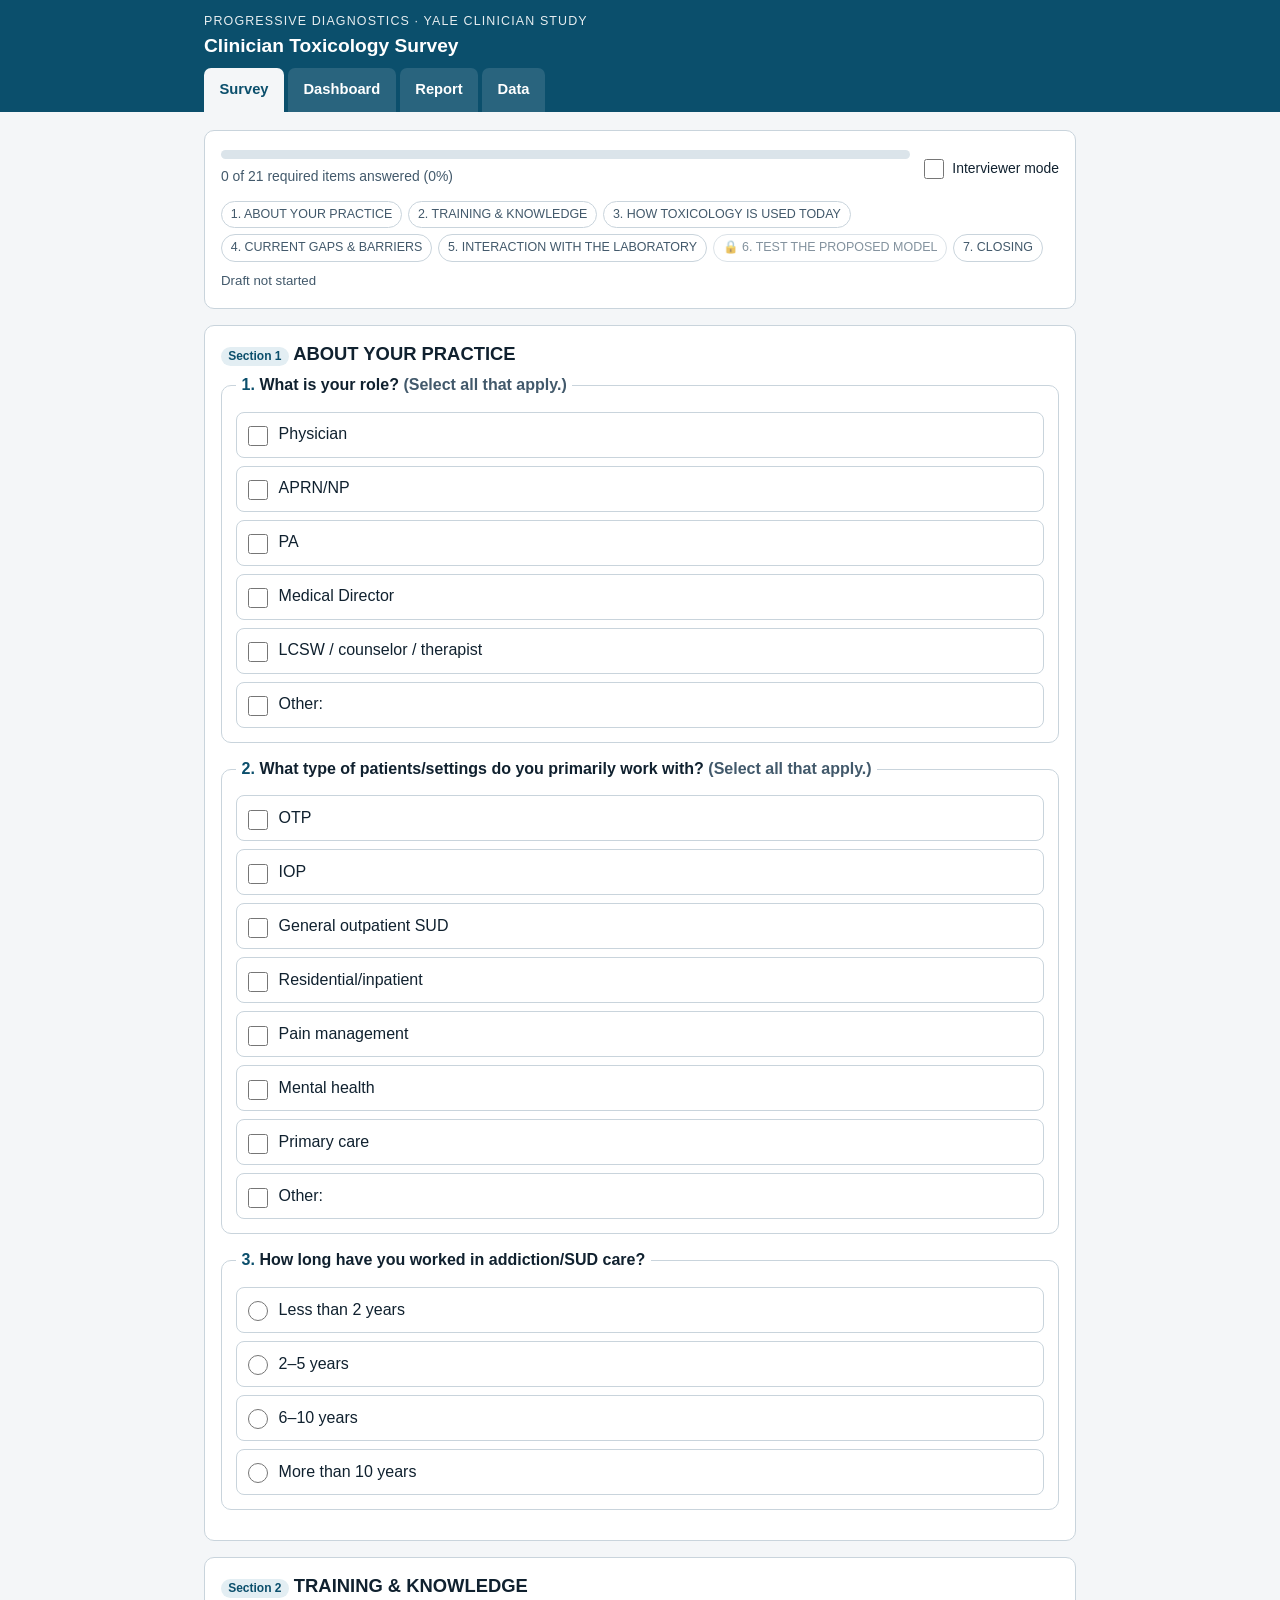
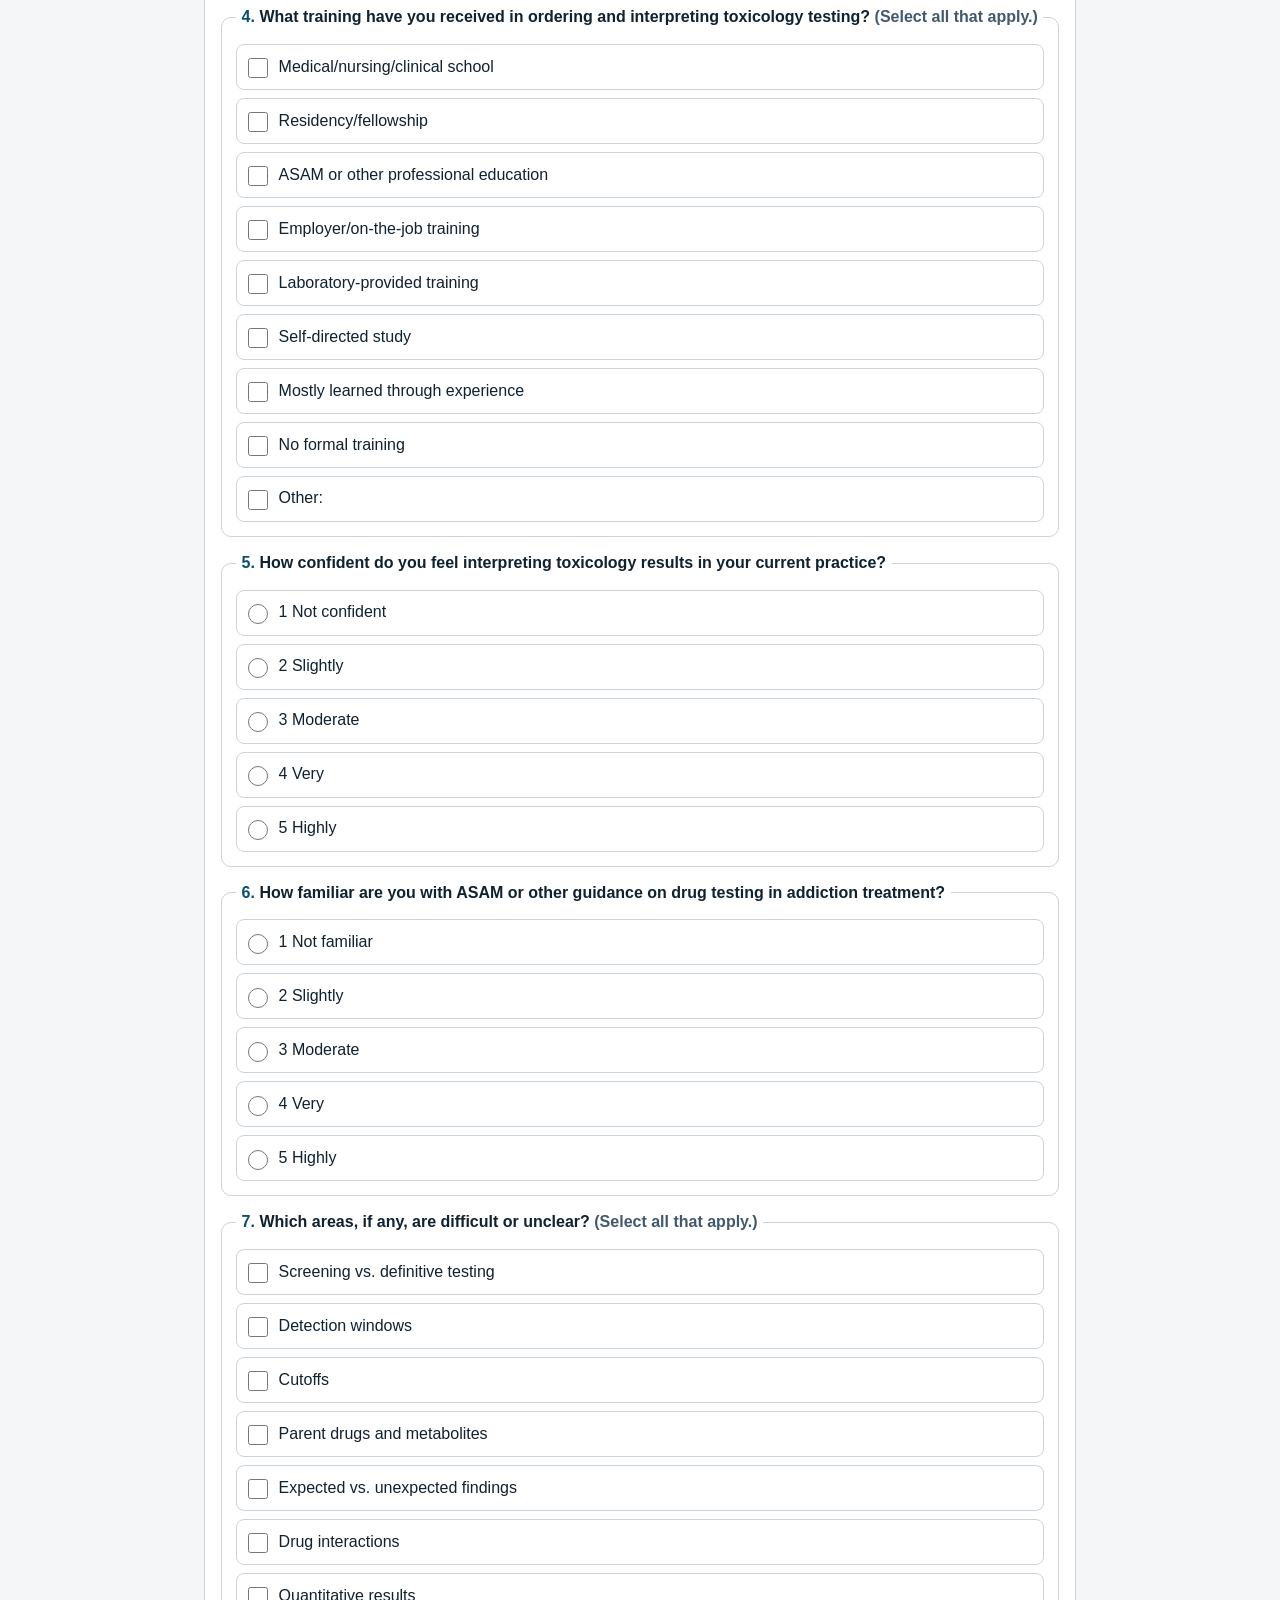
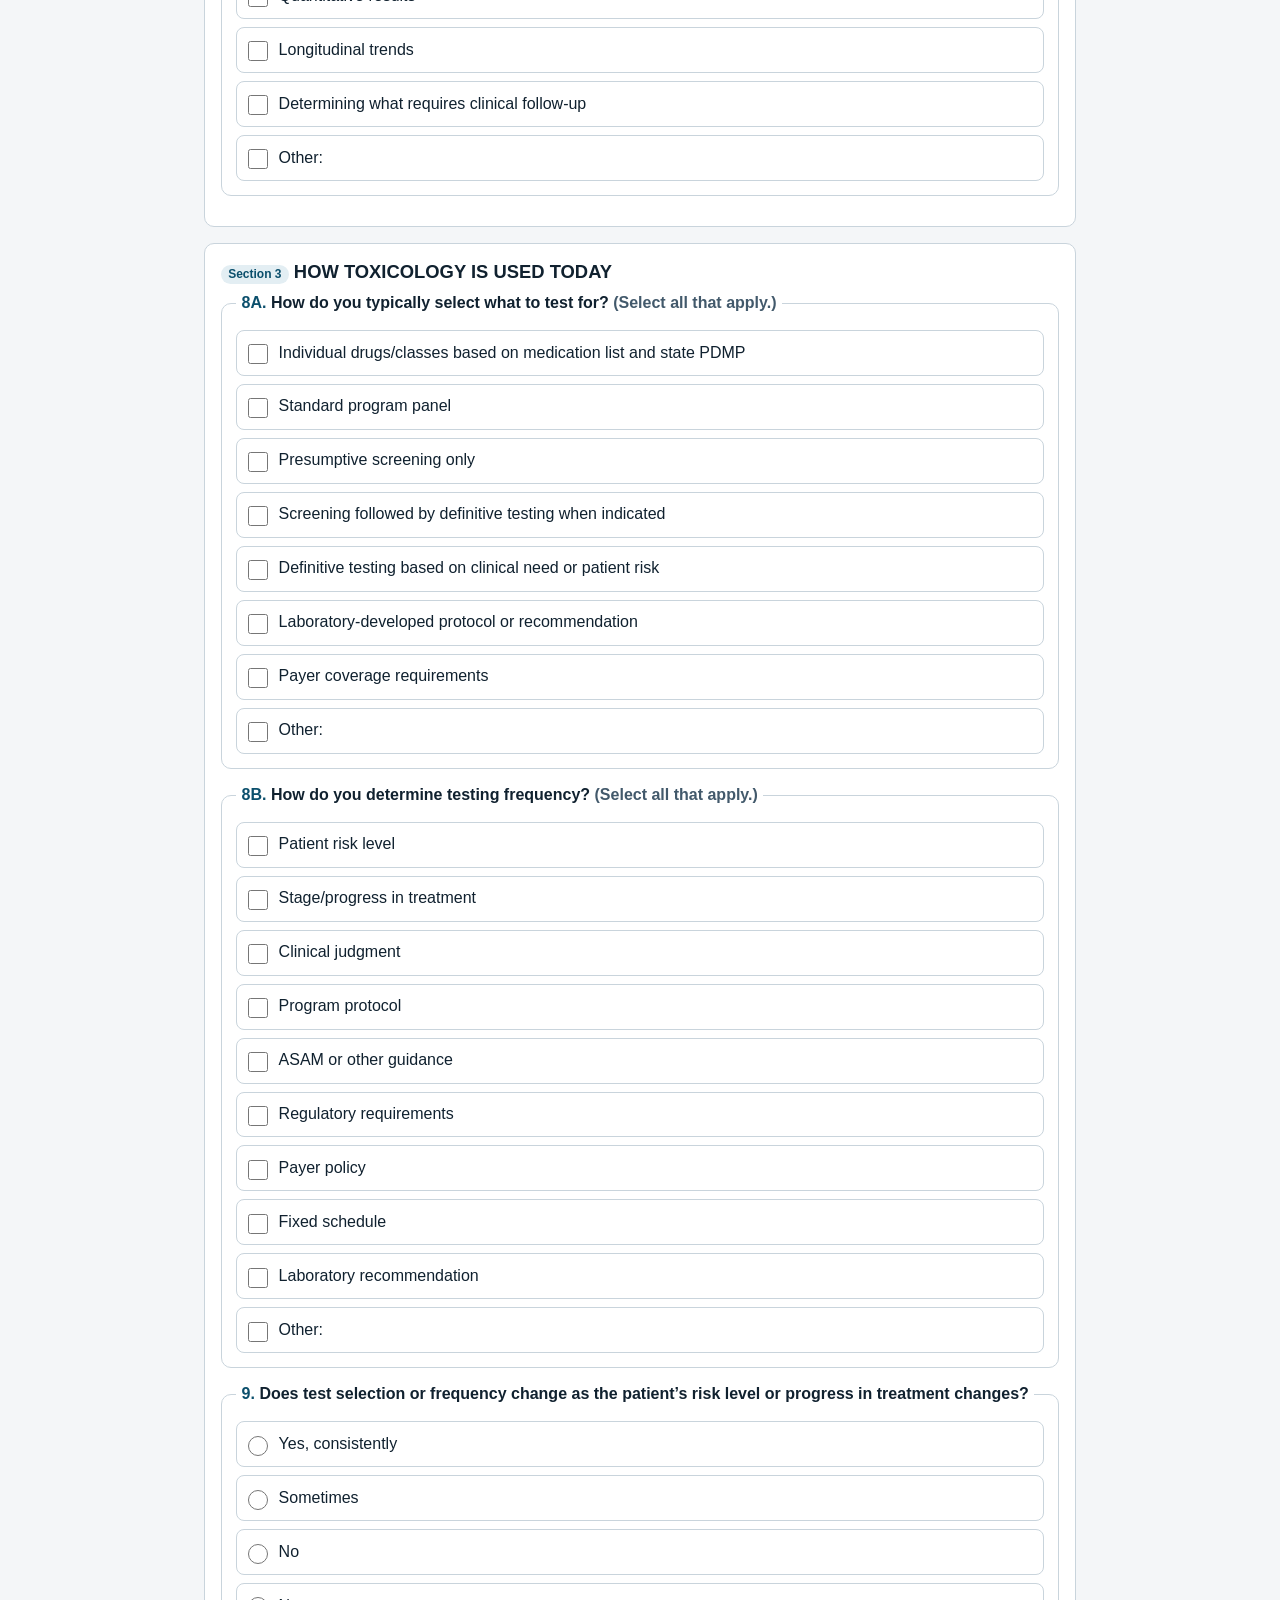
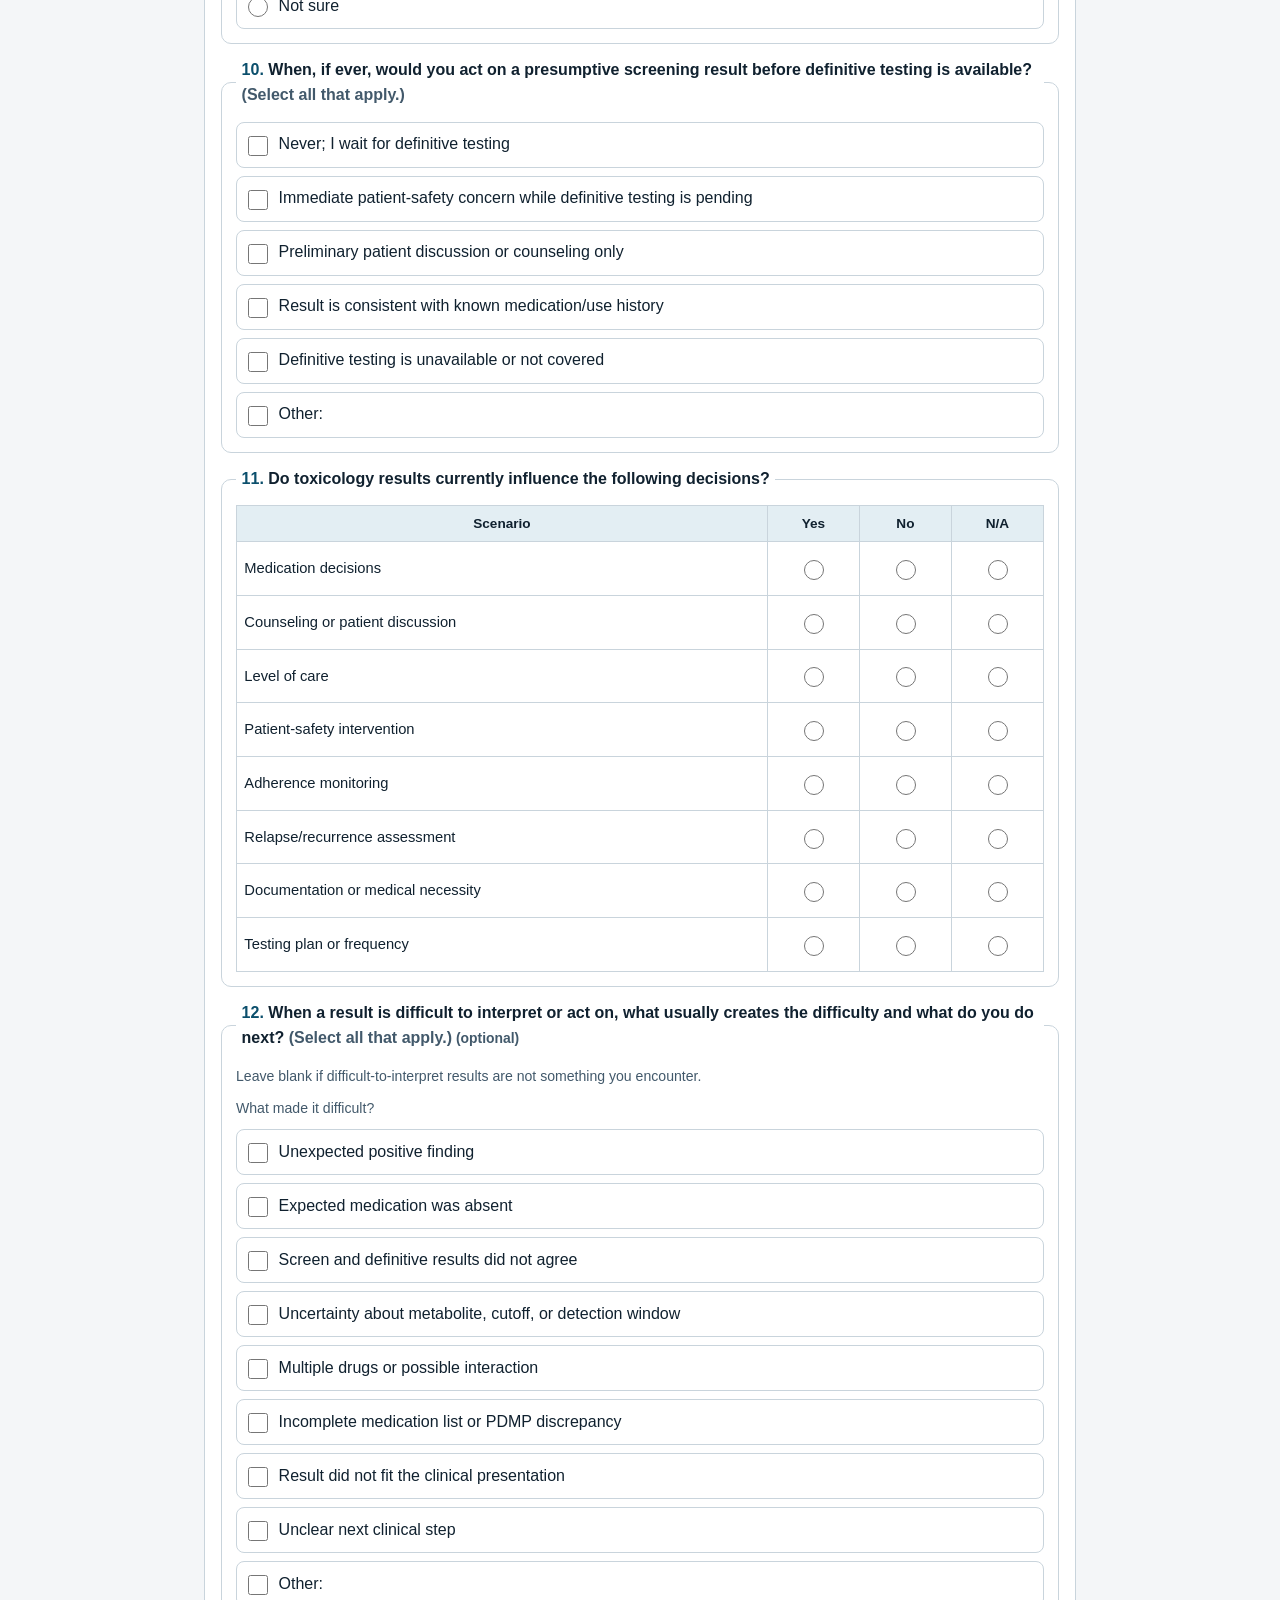
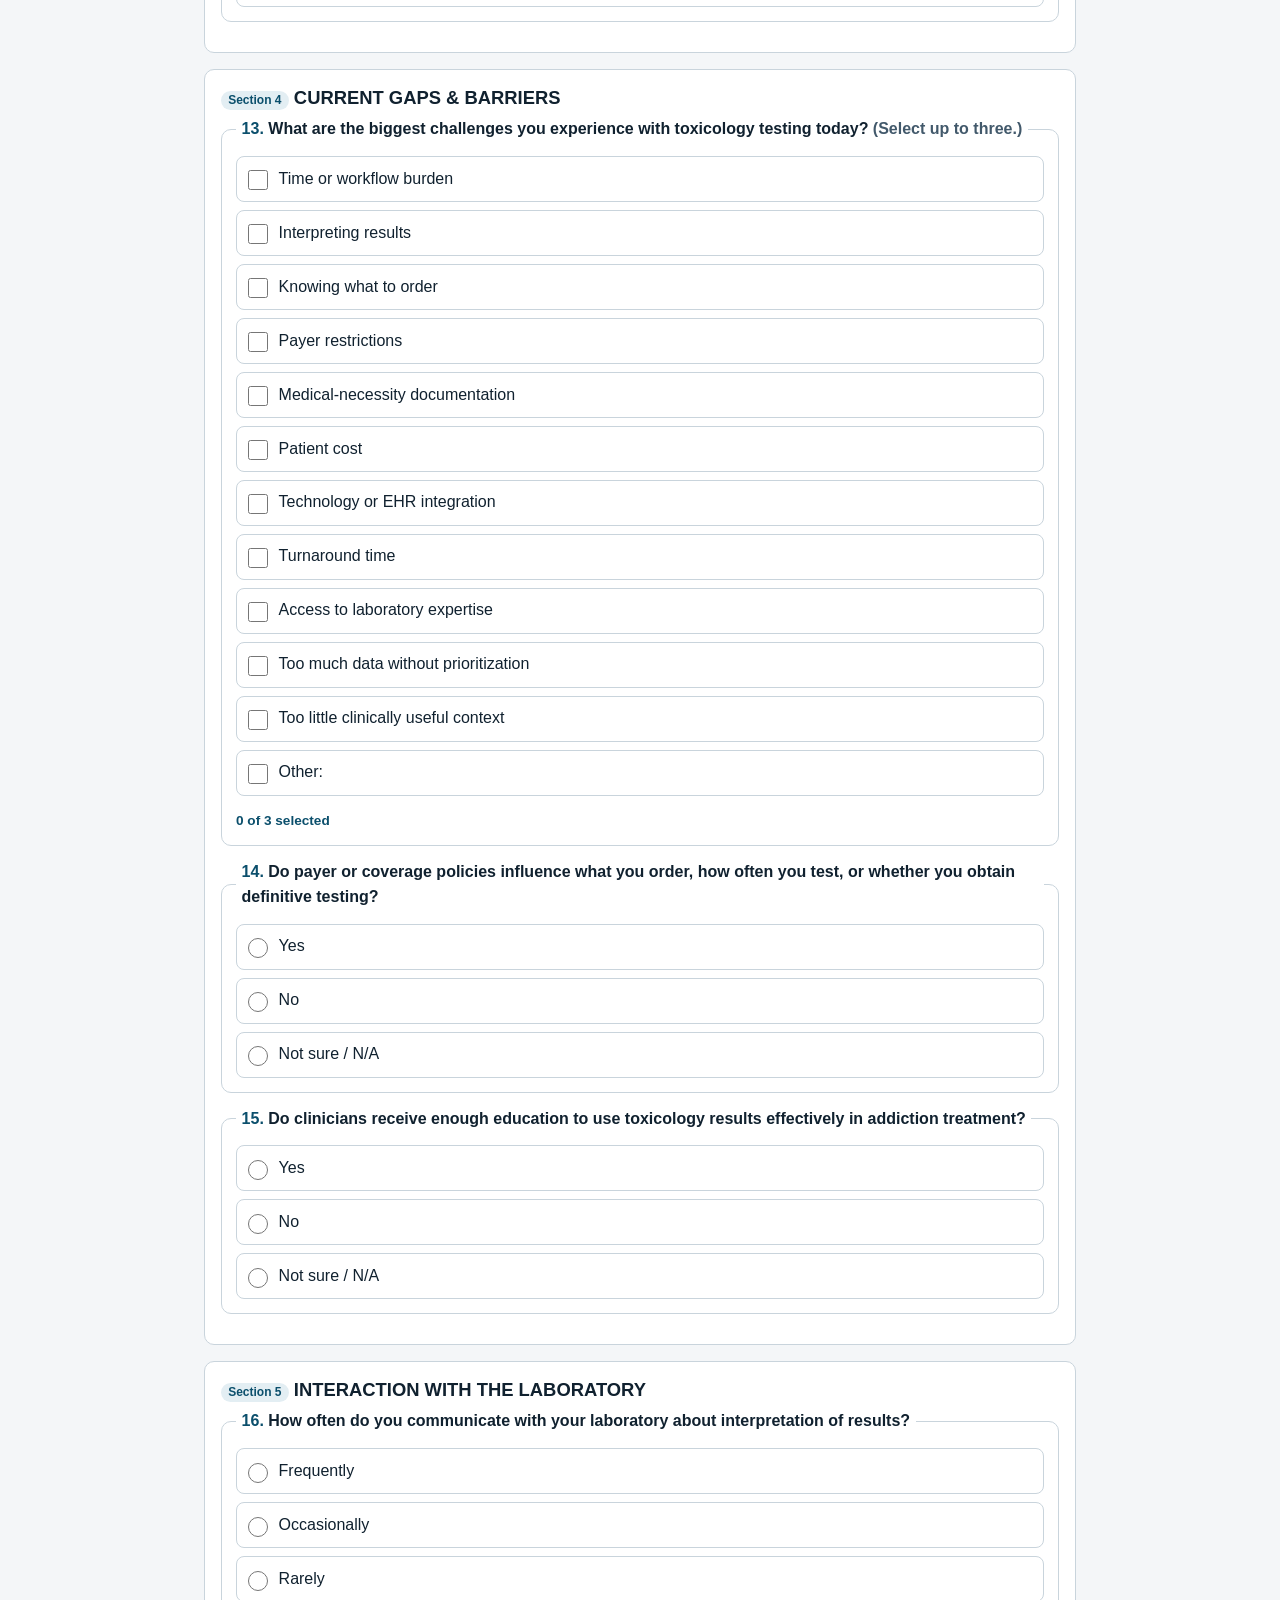
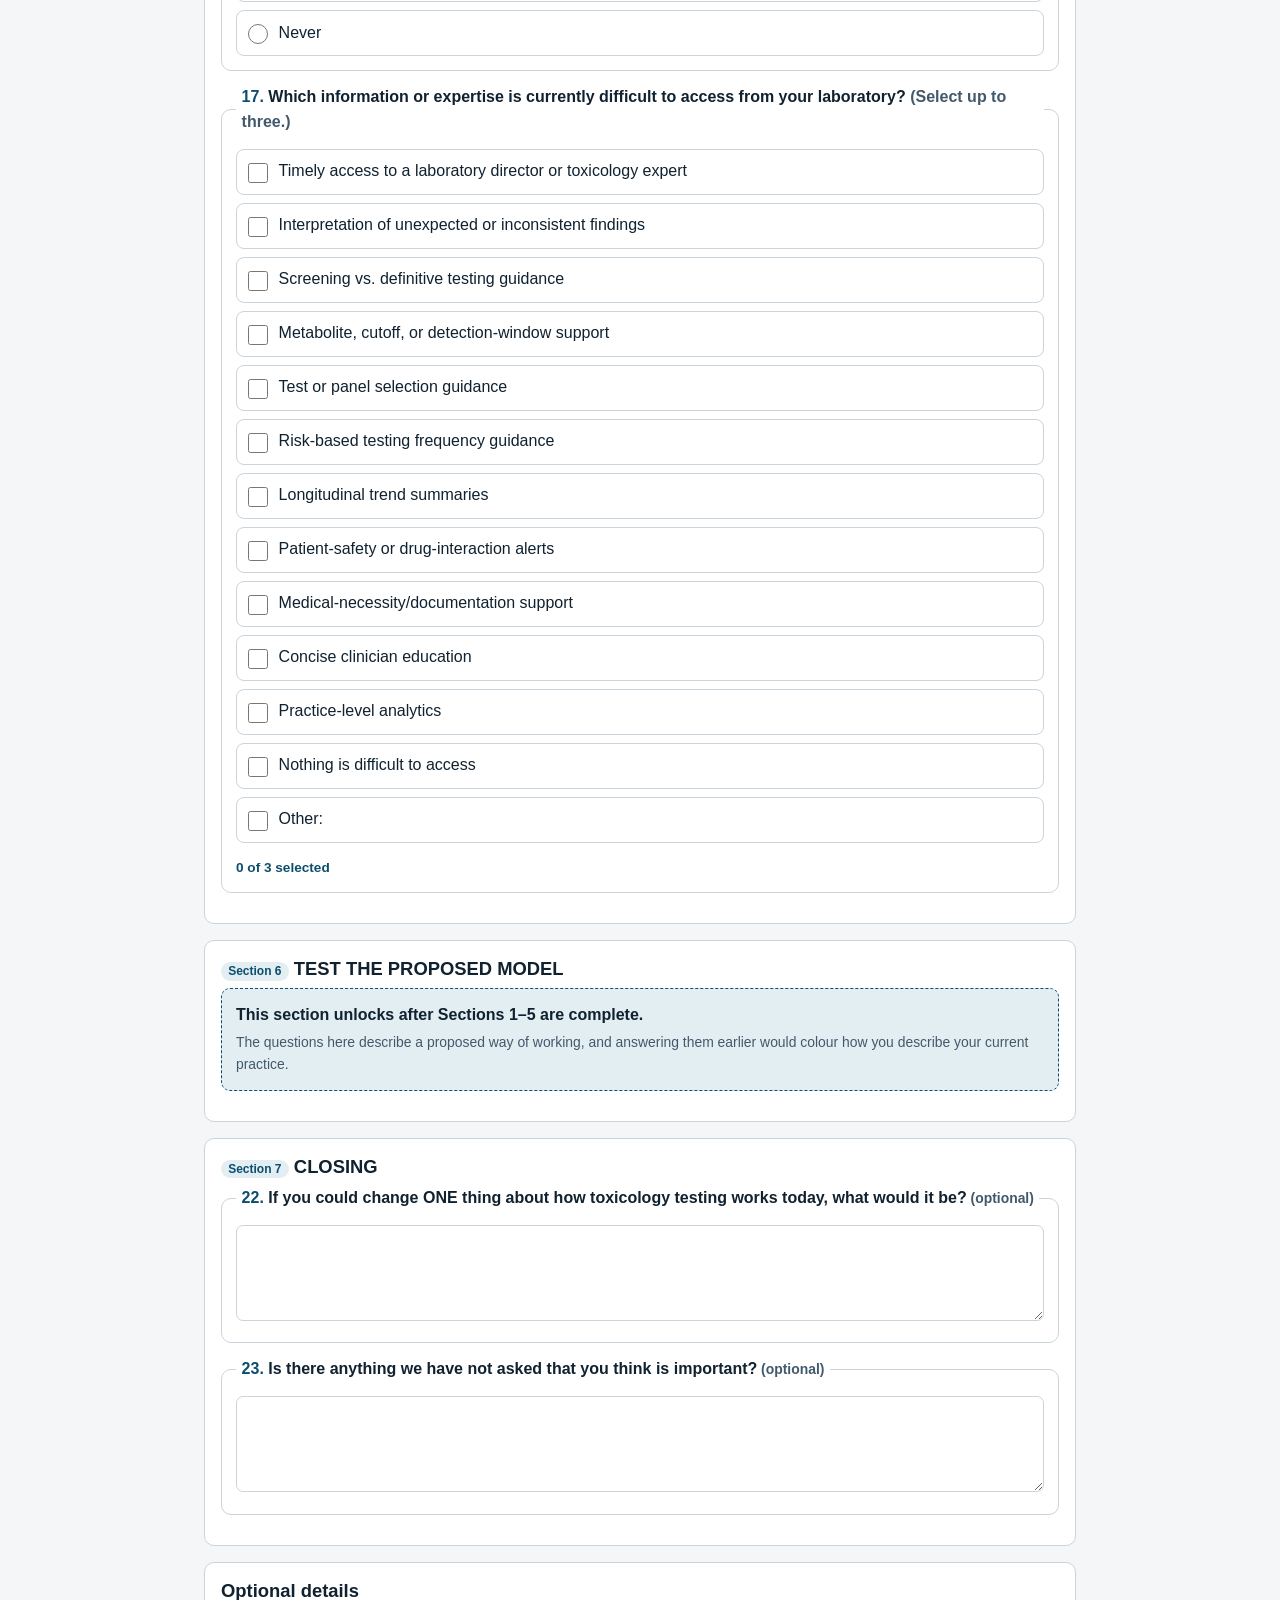
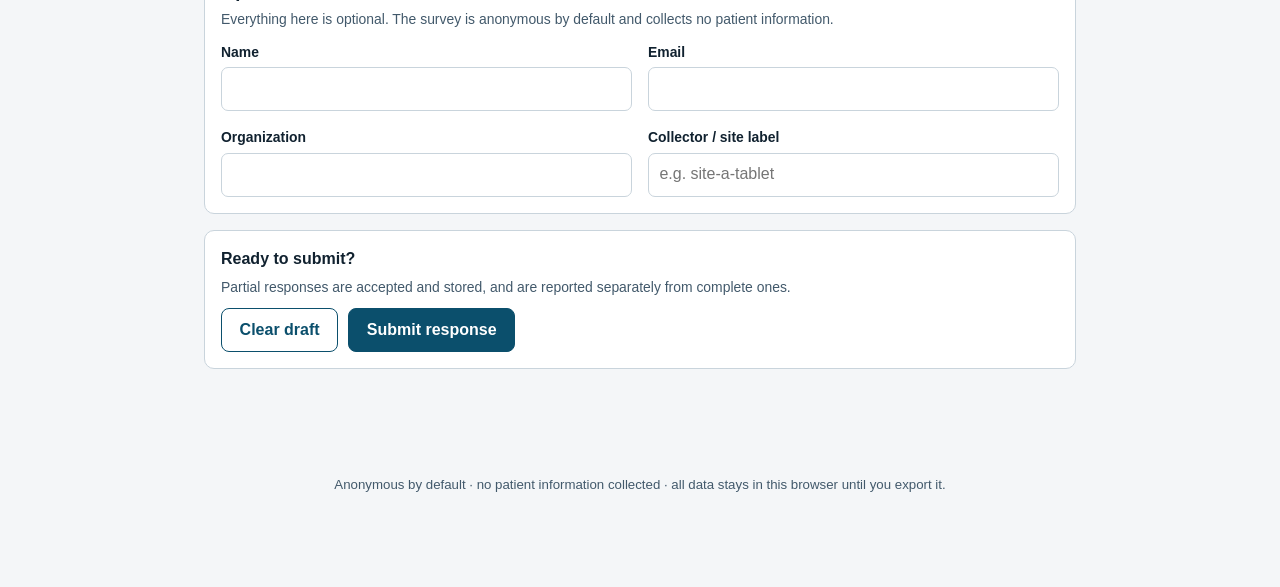
==== clinician_survey/index.html @ e6d417b7 "Add single-file clinician toxicology survey platform Self-contained index.html carrying the 9.17.26 " ====
<!DOCTYPE html>
<html lang="en">
<head>
<meta charset="utf-8">
<meta name="viewport" content="width=device-width, initial-scale=1">
<title>Clinician Toxicology Survey</title>
<style>
:root{
  --bg:#f4f6f8; --surface:#ffffff; --ink:#10212f; --ink-soft:#42596b; --line:#c9d4dc;
  --accent:#0b4f6c; --accent-soft:#e3eef3; --focus:#b8480f; --ok:#0f6b45; --warn:#8a4b00;
  --bad:#9b1c1c; --chart1:#0b4f6c; --chart2:#3f8ea8; --chart3:#7db8c9; --chart4:#cfe1e8;
}
*{box-sizing:border-box}
html{-webkit-text-size-adjust:100%}
body{margin:0;background:var(--bg);color:var(--ink);
  font:16px/1.55 -apple-system,BlinkMacSystemFont,"Segoe UI",Roboto,"Helvetica Neue",Arial,sans-serif}
h1,h2,h3{line-height:1.25;margin:0 0 .4em}
h1{font-size:1.35rem}h2{font-size:1.15rem}h3{font-size:1rem}
p{margin:0 0 .8em}
a{color:var(--accent)}
:focus-visible{outline:3px solid var(--focus);outline-offset:2px;border-radius:3px}
.skip{position:absolute;left:-9999px;top:0;background:#fff;padding:.6em 1em;z-index:50}
.skip:focus{left:8px;top:8px}
.wrap{max-width:900px;margin:0 auto;padding:0 14px 72px}
.dash .wrap,.rep .wrap,.data .wrap{max-width:1180px}
header.app{background:var(--accent);color:#fff;padding:12px 0 0}
header.app .wrap{padding-bottom:0}
.brand{font-size:.78rem;letter-spacing:.09em;text-transform:uppercase;opacity:.9;margin:0}
header.app h1{color:#fff;font-size:1.2rem;margin:.15em 0 .5em}
nav.tabs{display:flex;gap:4px;flex-wrap:wrap}
nav.tabs button{appearance:none;border:0;background:rgba(255,255,255,.12);color:#fff;
  font:inherit;font-weight:600;font-size:.92rem;padding:.6em 1.05em;border-radius:7px 7px 0 0;cursor:pointer;min-height:44px}
nav.tabs button[aria-selected="true"]{background:var(--bg);color:var(--accent)}
nav.tabs button:hover{background:rgba(255,255,255,.24)}
nav.tabs button[aria-selected="true"]:hover{background:var(--bg)}
main{padding-top:18px}
.card{background:var(--surface);border:1px solid var(--line);border-radius:10px;padding:16px;margin:0 0 16px}
.muted{color:var(--ink-soft)}
.small{font-size:.87rem}
.tiny{font-size:.8rem}
.row{display:flex;gap:10px;flex-wrap:wrap;align-items:center}
.spread{display:flex;gap:10px;flex-wrap:wrap;align-items:center;justify-content:space-between}
button.btn,label.btn{appearance:none;font:inherit;font-weight:600;min-height:44px;padding:.55em 1.1em;
  border-radius:8px;border:1px solid var(--accent);background:var(--accent);color:#fff;cursor:pointer;
  display:inline-flex;align-items:center;gap:.4em}
button.btn.ghost,label.btn.ghost{background:#fff;color:var(--accent)}
button.btn.ghost:hover,label.btn.ghost:hover{background:var(--accent-soft)}
button.btn:disabled{opacity:.45;cursor:not-allowed}
button.linkish{background:none;border:0;color:var(--accent);font:inherit;text-decoration:underline;cursor:pointer;padding:.3em;min-height:44px}

/* progress */
.progressbar{height:9px;background:#dbe4ea;border-radius:5px;overflow:hidden}
.progressbar span{display:block;height:100%;background:var(--accent);width:0;transition:width .25s}
@media (prefers-reduced-motion:reduce){.progressbar span{transition:none}}
.chips{display:flex;gap:6px;flex-wrap:wrap;margin-top:10px}
.chip{font-size:.78rem;border:1px solid var(--line);border-radius:999px;padding:.25em .7em;background:#fff;color:var(--ink-soft)}
.chip.done{border-color:var(--ok);color:var(--ok);font-weight:600}
.chip.locked{opacity:.65}

/* questions */
fieldset.q{border:1px solid var(--line);border-radius:10px;background:var(--surface);margin:0 0 14px;padding:14px}
fieldset.q>legend{font-weight:600;padding:0 .35em;font-size:1rem}
fieldset.q.invalid{border-color:var(--bad);box-shadow:0 0 0 1px var(--bad)}
.qnum{color:var(--accent);font-weight:700}
.qhelp{color:var(--ink-soft);font-size:.88rem;margin:.1em 0 .7em}
.opts{display:grid;gap:8px}
.opt{display:flex;gap:.65em;align-items:flex-start;border:1px solid var(--line);border-radius:8px;
  padding:.6em .7em;background:#fff;cursor:pointer;min-height:44px}
.opt:hover{background:var(--accent-soft)}
.opt input{margin:.28em 0 0;width:20px;height:20px;flex:0 0 auto;accent-color:var(--accent)}
.opt.sel{border-color:var(--accent);background:var(--accent-soft)}
.opt.off{opacity:.5}
.opt.off:hover{background:#fff}
.opt span.t{flex:1}
.otherwrap{margin:.45em 0 0 2em}
input[type=text],input[type=email],textarea,select{font:inherit;color:var(--ink);background:#fff;
  border:1px solid var(--line);border-radius:7px;padding:.55em .65em;width:100%;min-height:44px}
textarea{min-height:96px;resize:vertical}
.likert{display:grid;gap:8px}
.err{color:var(--bad);font-weight:600;font-size:.88rem;margin:.5em 0 0}
.note{border-left:4px solid var(--warn);background:#fff8ef;padding:.55em .75em;margin:.55em 0 0;font-size:.88rem}
.cond{margin:.7em 0 0;padding:.7em .8em;border-left:4px solid var(--accent);background:var(--accent-soft);border-radius:0 8px 8px 0}
.cond[hidden]{display:none}
.capmsg{font-size:.85rem;font-weight:600;color:var(--accent);margin:.45em 0 0}

/* grids */
table.grid{width:100%;border-collapse:collapse;font-size:.92rem}
table.grid th,table.grid td{border:1px solid var(--line);padding:.5em;text-align:center}
table.grid th[scope=row]{text-align:left;font-weight:500;min-width:220px}
table.grid thead th{background:var(--accent-soft);font-size:.85rem}
table.grid td label{display:flex;align-items:center;justify-content:center;min-height:38px;cursor:pointer}
table.grid input{width:20px;height:20px;accent-color:var(--accent)}
.gridcards{display:none}
.gridcard{border:1px solid var(--line);border-radius:8px;padding:.6em .7em;margin:0 0 8px;background:#fff}
.gridcard .gl{font-weight:600;font-size:.92rem;margin:0 0 .45em}
.gridcard .go{display:flex;gap:.5em;flex-wrap:wrap}
.gridcard .go label{border:1px solid var(--line);border-radius:7px;padding:.35em .6em;display:flex;
  gap:.35em;align-items:center;min-height:40px;cursor:pointer;font-size:.88rem}
@media (max-width:640px){
  table.grid{display:none}
  .gridcards{display:block}
}
.locked{position:relative}
.lockmsg{border:1px dashed var(--accent);background:var(--accent-soft);border-radius:9px;padding:14px;margin:0 0 14px}

/* dashboard */
.kpis{display:grid;grid-template-columns:repeat(auto-fit,minmax(150px,1fr));gap:10px}
.kpi{background:#fff;border:1px solid var(--line);border-radius:9px;padding:.7em .8em}
.kpi .v{font-size:1.5rem;font-weight:700;color:var(--accent);line-height:1.15}
.kpi .l{font-size:.8rem;color:var(--ink-soft)}
.filters{position:sticky;top:0;z-index:20;background:var(--surface);border:1px solid var(--line);
  border-radius:10px;padding:12px;margin:0 0 16px}
.filters .fgrid{display:grid;grid-template-columns:repeat(auto-fit,minmax(190px,1fr));gap:10px}
.filters label.fl{display:block;font-size:.82rem;font-weight:600;color:var(--ink-soft);margin:0 0 .25em}
.filters select[multiple]{min-height:96px}
.grid2{display:grid;grid-template-columns:repeat(auto-fit,minmax(340px,1fr));gap:16px}
.tablewrap{overflow-x:auto;max-width:100%}
table.data{width:100%;border-collapse:collapse;font-size:.88rem}
table.data th,table.data td{border-bottom:1px solid var(--line);padding:.45em .5em;text-align:left;vertical-align:top}
table.data th{background:var(--accent-soft);font-size:.8rem;text-transform:uppercase;letter-spacing:.03em}
table.data td.n,table.data th.n{text-align:right;font-variant-numeric:tabular-nums}
table.data tr:hover td{background:#f7fbfc}
.bar{display:grid;grid-template-columns:minmax(120px,38%) 1fr auto;gap:.5em;align-items:center;
  padding:.2em 0;font-size:.88rem}
.bar .lab{overflow-wrap:anywhere}
.bar .track{background:#e6edf1;border-radius:4px;height:16px}
.bar .fill{display:block;background:var(--chart1);height:100%;border-radius:4px}
.bar .val{font-variant-numeric:tabular-nums;color:var(--ink-soft);white-space:nowrap}
.stack{display:flex;height:22px;border-radius:4px;overflow:hidden;border:1px solid var(--line)}
.stack i{display:block;height:100%}
.legend{display:flex;gap:.8em;flex-wrap:wrap;font-size:.8rem;color:var(--ink-soft);margin:.4em 0 0}
.legend i{display:inline-block;width:12px;height:12px;border-radius:2px;margin-right:.3em;vertical-align:-1px}
.verbatim{border-left:3px solid var(--line);padding:.3em 0 .3em .7em;margin:0 0 .6em;font-size:.9rem}
.flag{display:inline-block;font-size:.75rem;font-weight:700;border-radius:4px;padding:.1em .45em;
  background:#fdecec;color:var(--bad);margin-left:.4em}
details.foot{margin:.6em 0 0;font-size:.85rem;color:var(--ink-soft)}
.empty{padding:26px;text-align:center;color:var(--ink-soft)}
.banner{border:1px solid var(--warn);background:#fff8ef;color:var(--warn);border-radius:9px;
  padding:.7em .9em;margin:0 0 14px;font-size:.9rem;font-weight:600}
.savenote{font-size:.83rem;color:var(--ink-soft)}
.sr{position:absolute;width:1px;height:1px;overflow:hidden;clip:rect(0 0 0 0);white-space:nowrap}
.pill{display:inline-block;font-size:.75rem;border-radius:999px;padding:.15em .6em;background:var(--accent-soft);color:var(--accent);font-weight:700}
@media print{
  header.app,nav.tabs,.filters,.noprint,footer.app{display:none !important}
  body{background:#fff;font-size:11pt}
  .card{border:0;padding:0;margin:0 0 14pt;break-inside:avoid}
  .wrap{max-width:none;padding:0}
  h2{break-after:avoid}
  table.data{break-inside:auto}
  tr{break-inside:avoid}
}
footer.app{padding:18px 0;color:var(--ink-soft);font-size:.83rem;text-align:center}
</style>
</head>
<body class="svy">
<a class="skip" href="#main">Skip to content</a>
<header class="app">
  <div class="wrap">
    <p class="brand">Progressive Diagnostics &middot; Yale Clinician Study</p>
    <h1>Clinician Toxicology Survey</h1>
    <nav class="tabs" role="tablist" aria-label="Sections of this tool">
      <button role="tab" id="tab-survey" aria-controls="panel-survey" aria-selected="true">Survey</button>
      <button role="tab" id="tab-dash" aria-controls="panel-dash" aria-selected="false" tabindex="-1">Dashboard</button>
      <button role="tab" id="tab-report" aria-controls="panel-report" aria-selected="false" tabindex="-1">Report</button>
      <button role="tab" id="tab-data" aria-controls="panel-data" aria-selected="false" tabindex="-1">Data</button>
    </nav>
  </div>
</header>

<main id="main">
  <section id="panel-survey" role="tabpanel" aria-labelledby="tab-survey">
    <div class="wrap">
      <div id="storageBanner" class="banner" hidden></div>
      <div class="card noprint">
        <div class="spread">
          <div style="flex:1;min-width:220px">
            <div class="progressbar" role="progressbar" aria-labelledby="progLabel" aria-valuemin="0" aria-valuemax="100" aria-valuenow="0" id="progBar"><span></span></div>
            <p id="progLabel" class="small muted" style="margin:.45em 0 0">0 of 0 required items answered</p>
          </div>
          <div class="row">
            <label class="small" style="display:flex;gap:.4em;align-items:center;min-height:44px">
              <input type="checkbox" id="interviewerMode" style="width:20px;height:20px">
              Interviewer mode
            </label>
          </div>
        </div>
        <div class="chips" id="sectionChips"></div>
        <p class="savenote" id="saveNote" aria-live="polite" style="margin:.7em 0 0">Draft not started</p>
      </div>
      <div id="interviewerPanel" hidden></div>
      <form id="surveyForm" novalidate></form>
      <div class="card noprint">
        <div class="spread">
          <div>
            <p style="margin:0 0 .3em"><strong>Ready to submit?</strong></p>
            <p class="small muted" style="margin:0">Partial responses are accepted and stored, and are reported separately from complete ones.</p>
          </div>
          <div class="row">
            <button type="button" class="btn ghost" id="btnClearDraft">Clear draft</button>
            <button type="button" class="btn" id="btnSubmit">Submit response</button>
          </div>
        </div>
        <p class="err" id="submitErr" hidden></p>
      </div>
    </div>
  </section>

  <section id="panel-dash" role="tabpanel" aria-labelledby="tab-dash" hidden>
    <div class="wrap"><div id="dashRoot"></div></div>
  </section>

  <section id="panel-report" role="tabpanel" aria-labelledby="tab-report" hidden>
    <div class="wrap"><div id="reportRoot"></div></div>
  </section>

  <section id="panel-data" role="tabpanel" aria-labelledby="tab-data" hidden>
    <div class="wrap"><div id="dataRoot"></div></div>
  </section>
</main>

<footer class="app"><div class="wrap">
  Anonymous by default &middot; no patient information collected &middot; all data stays in this browser until you export it.
</div></footer>

<p class="sr" id="liveRegion" aria-live="polite" role="status"></p>
<input type="file" id="importFile" accept=".json,.csv,application/json,text/csv" hidden>
<script>
"use strict";

/* ------------------------------------------------------------------
   Instrument definition. Question and option text is reproduced
   verbatim from the 9.17.26 source document; codes are frozen slugs
   used by storage, exports and analytics.
------------------------------------------------------------------ */

const INSTRUMENT_ID = "yale-pd-clinician-tox-2026-09-17";
const SCHEMA_VERSION = "1.0.0";

const INTERVIEWER_TEXT = {
  purpose: "To understand how clinicians select, interpret, and apply toxicology testing in substance use disorder care; where current workflows create gaps or unnecessary burden; and which laboratory capabilities would most improve patient safety, clinical decision-making, documentation, and efficiency. This is a customer needs-assessment discussion, not a sales conversation. Do not collect patient-specific or other protected health information.",
  instructions: [
    "Target length: 15\u201320 minutes.",
    "Complete Sections 1\u20135 before introducing the proposed laboratory model.",
    "Select all that apply unless otherwise noted; use prompts only when needed.",
    "Capture the respondent\u2019s words where possible, especially examples and objections.",
    "Do not describe Progressive Diagnostics capabilities until Section 6."
  ],
  introScript: "\u201cWe are evaluating how toxicology testing and laboratory support can be made more clinically useful, easier to apply, and better integrated into addiction treatment. We would value your perspective on training, testing decisions, how results are used, workflow challenges, and the role a laboratory should play in supporting the treatment team. There are no right or wrong answers; we want to understand what happens in day-to-day practice.\u201d"
};

const SECTION6_PREAMBLE = "\u201cWe are exploring a model where the toxicology laboratory works more interactively with the treatment team\u2014not directing care, but serving as a clinically useful partner by providing specialized toxicology expertise, longitudinal information, patient-safety insights, and decision support that is easier to apply in day-to-day practice.\u201d";

const LIKERT5 = (l1, l2, l3, l4, l5) => [
  { code: "1", label: l1, value: 1 }, { code: "2", label: l2, value: 2 },
  { code: "3", label: l3, value: 3 }, { code: "4", label: l4, value: 4 },
  { code: "5", label: l5, value: 5 }
];

const SECTIONS = [
  {
    id: "s1", num: 1, title: "ABOUT YOUR PRACTICE", questions: [
      {
        id: "q1", num: "1", type: "multi", required: true,
        text: "What is your role?", instruction: "(Select all that apply.)",
        options: [
          { code: "physician", label: "Physician" },
          { code: "aprn_np", label: "APRN/NP" },
          { code: "pa", label: "PA" },
          { code: "medical_director", label: "Medical Director" },
          { code: "lcsw_counselor_therapist", label: "LCSW / counselor / therapist" },
          { code: "other", label: "Other:", other: true }
        ]
      },
      {
        id: "q2", num: "2", type: "multi", required: true,
        text: "What type of patients/settings do you primarily work with?", instruction: "(Select all that apply.)",
        options: [
          { code: "otp", label: "OTP" },
          { code: "iop", label: "IOP" },
          { code: "general_outpatient_sud", label: "General outpatient SUD" },
          { code: "residential_inpatient", label: "Residential/inpatient" },
          { code: "pain_management", label: "Pain management" },
          { code: "mental_health", label: "Mental health" },
          { code: "primary_care", label: "Primary care" },
          { code: "other", label: "Other:", other: true }
        ]
      },
      {
        id: "q3", num: "3", type: "single", required: true,
        text: "How long have you worked in addiction/SUD care?",
        options: [
          { code: "lt_2_years", label: "Less than 2 years" },
          { code: "2_5_years", label: "2\u20135 years" },
          { code: "6_10_years", label: "6\u201310 years" },
          { code: "gt_10_years", label: "More than 10 years" }
        ]
      }
    ]
  },
  {
    id: "s2", num: 2, title: "TRAINING & KNOWLEDGE", questions: [
      {
        id: "q4", num: "4", type: "multi", required: true,
        text: "What training have you received in ordering and interpreting toxicology testing?", instruction: "(Select all that apply.)",
        options: [
          { code: "medical_nursing_clinical_school", label: "Medical/nursing/clinical school" },
          { code: "residency_fellowship", label: "Residency/fellowship" },
          { code: "asam_professional_education", label: "ASAM or other professional education" },
          { code: "employer_on_the_job", label: "Employer/on-the-job training" },
          { code: "laboratory_provided", label: "Laboratory-provided training" },
          { code: "self_directed_study", label: "Self-directed study" },
          { code: "learned_through_experience", label: "Mostly learned through experience" },
          { code: "no_formal_training", label: "No formal training", exclusive: true },
          { code: "other", label: "Other:", other: true }
        ]
      },
      {
        id: "q5", num: "5", type: "likert", required: true,
        text: "How confident do you feel interpreting toxicology results in your current practice?",
        options: LIKERT5("1 Not confident", "2 Slightly", "3 Moderate", "4 Very", "5 Highly")
      },
      {
        id: "q6", num: "6", type: "likert", required: true,
        text: "How familiar are you with ASAM or other guidance on drug testing in addiction treatment?",
        options: LIKERT5("1 Not familiar", "2 Slightly", "3 Moderate", "4 Very", "5 Highly")
      },
      {
        id: "q7", num: "7", type: "multi", required: true,
        text: "Which areas, if any, are difficult or unclear?", instruction: "(Select all that apply.)",
        options: [
          { code: "screening_vs_definitive", label: "Screening vs. definitive testing" },
          { code: "detection_windows", label: "Detection windows" },
          { code: "cutoffs", label: "Cutoffs" },
          { code: "parent_drugs_metabolites", label: "Parent drugs and metabolites" },
          { code: "expected_vs_unexpected", label: "Expected vs. unexpected findings" },
          { code: "drug_interactions", label: "Drug interactions" },
          { code: "quantitative_results", label: "Quantitative results" },
          { code: "longitudinal_trends", label: "Longitudinal trends" },
          { code: "what_requires_follow_up", label: "Determining what requires clinical follow-up" },
          { code: "other", label: "Other:", other: true }
        ]
      }
    ]
  },
  {
    id: "s3", num: 3, title: "HOW TOXICOLOGY IS USED TODAY", questions: [
      {
        id: "q8a", num: "8A", type: "multi", required: true,
        text: "How do you typically select what to test for?", instruction: "(Select all that apply.)",
        options: [
          { code: "individual_drugs_medlist_pdmp", label: "Individual drugs/classes based on medication list and state PDMP" },
          { code: "standard_program_panel", label: "Standard program panel" },
          { code: "presumptive_screening_only", label: "Presumptive screening only" },
          { code: "screening_then_definitive", label: "Screening followed by definitive testing when indicated" },
          { code: "definitive_by_clinical_need", label: "Definitive testing based on clinical need or patient risk" },
          { code: "lab_developed_protocol", label: "Laboratory-developed protocol or recommendation" },
          { code: "payer_coverage_requirements", label: "Payer coverage requirements" },
          { code: "other", label: "Other:", other: true }
        ]
      },
      {
        id: "q8b", num: "8B", type: "multi", required: true,
        text: "How do you determine testing frequency?", instruction: "(Select all that apply.)",
        options: [
          { code: "patient_risk_level", label: "Patient risk level" },
          { code: "stage_progress_in_treatment", label: "Stage/progress in treatment" },
          { code: "clinical_judgment", label: "Clinical judgment" },
          { code: "program_protocol", label: "Program protocol" },
          { code: "asam_or_other_guidance", label: "ASAM or other guidance" },
          { code: "regulatory_requirements", label: "Regulatory requirements" },
          { code: "payer_policy", label: "Payer policy" },
          { code: "fixed_schedule", label: "Fixed schedule" },
          { code: "laboratory_recommendation", label: "Laboratory recommendation" },
          { code: "other", label: "Other:", other: true }
        ]
      },
      {
        id: "q9", num: "9", type: "single", required: true,
        text: "Does test selection or frequency change as the patient\u2019s risk level or progress in treatment changes?",
        options: [
          { code: "yes_consistently", label: "Yes, consistently" },
          { code: "sometimes", label: "Sometimes" },
          { code: "no", label: "No" },
          { code: "not_sure", label: "Not sure" }
        ]
      },
      {
        id: "q10", num: "10", type: "multi", required: true,
        text: "When, if ever, would you act on a presumptive screening result before definitive testing is available?", instruction: "(Select all that apply.)",
        options: [
          { code: "never_wait_for_definitive", label: "Never; I wait for definitive testing", exclusive: true },
          { code: "immediate_safety_concern", label: "Immediate patient-safety concern while definitive testing is pending" },
          { code: "preliminary_discussion_only", label: "Preliminary patient discussion or counseling only" },
          { code: "consistent_with_history", label: "Result is consistent with known medication/use history" },
          { code: "definitive_unavailable", label: "Definitive testing is unavailable or not covered" },
          { code: "other", label: "Other:", other: true }
        ]
      },
      {
        id: "q11", num: "11", type: "grid", required: true,
        text: "Do toxicology results currently influence the following decisions?",
        columns: [{ code: "yes", label: "Yes" }, { code: "no", label: "No" }, { code: "na", label: "N/A" }],
        rows: [
          { code: "medication_decisions", label: "Medication decisions" },
          { code: "counseling_discussion", label: "Counseling or patient discussion" },
          { code: "level_of_care", label: "Level of care" },
          { code: "patient_safety_intervention", label: "Patient-safety intervention" },
          { code: "adherence_monitoring", label: "Adherence monitoring" },
          { code: "relapse_recurrence_assessment", label: "Relapse/recurrence assessment" },
          { code: "documentation_medical_necessity", label: "Documentation or medical necessity" },
          { code: "testing_plan_frequency", label: "Testing plan or frequency" }
        ]
      },
      {
        id: "q12a", num: "12", type: "multi", required: false,
        text: "When a result is difficult to interpret or act on, what usually creates the difficulty and what do you do next?",
        instruction: "(Select all that apply.)",
        subLabel: "What made it difficult?",
        help: "Leave blank if difficult-to-interpret results are not something you encounter.",
        options: [
          { code: "unexpected_positive", label: "Unexpected positive finding" },
          { code: "expected_medication_absent", label: "Expected medication was absent" },
          { code: "screen_definitive_disagree", label: "Screen and definitive results did not agree" },
          { code: "metabolite_cutoff_window_uncertainty", label: "Uncertainty about metabolite, cutoff, or detection window" },
          { code: "multiple_drugs_interaction", label: "Multiple drugs or possible interaction" },
          { code: "incomplete_medlist_pdmp", label: "Incomplete medication list or PDMP discrepancy" },
          { code: "did_not_fit_presentation", label: "Result did not fit the clinical presentation" },
          { code: "unclear_next_step", label: "Unclear next clinical step" },
          { code: "other", label: "Other:", other: true }
        ],
        followUp: {
          id: "q12b", type: "multi", dependsOn: "q12a", showWhen: { anySelected: true },
          subLabel: "What did you do next?",
          help: "Available once you have selected at least one source of difficulty.",
          options: [
            { code: "reviewed_chart_medlist_pdmp", label: "Reviewed chart, medication list, and/or PDMP" },
            { code: "discussed_with_patient", label: "Discussed the result with the patient" },
            { code: "contacted_lab_or_expert", label: "Contacted the laboratory or toxicology expert" },
            { code: "consulted_colleague_director", label: "Consulted a colleague or medical director" },
            { code: "ordered_repeated_definitive", label: "Ordered or repeated definitive testing" },
            { code: "documented_and_monitored", label: "Documented and monitored" },
            { code: "changed_treatment_or_loc", label: "Changed treatment or level of care" },
            { code: "no_action_remained_uncertain", label: "Took no action / remained uncertain" },
            { code: "other", label: "Other:", other: true }
          ]
        }
      }
    ]
  },
  {
    id: "s4", num: 4, title: "CURRENT GAPS & BARRIERS", questions: [
      {
        id: "q13", num: "13", type: "multi", required: true, max: 3,
        text: "What are the biggest challenges you experience with toxicology testing today?", instruction: "(Select up to three.)",
        options: [
          { code: "time_workflow_burden", label: "Time or workflow burden" },
          { code: "interpreting_results", label: "Interpreting results" },
          { code: "knowing_what_to_order", label: "Knowing what to order" },
          { code: "payer_restrictions", label: "Payer restrictions" },
          { code: "medical_necessity_documentation", label: "Medical-necessity documentation" },
          { code: "patient_cost", label: "Patient cost" },
          { code: "technology_ehr_integration", label: "Technology or EHR integration" },
          { code: "turnaround_time", label: "Turnaround time" },
          { code: "access_to_lab_expertise", label: "Access to laboratory expertise" },
          { code: "too_much_data", label: "Too much data without prioritization" },
          { code: "too_little_context", label: "Too little clinically useful context" },
          { code: "other", label: "Other:", other: true }
        ]
      },
      {
        id: "q14", num: "14", type: "single", required: true,
        text: "Do payer or coverage policies influence what you order, how often you test, or whether you obtain definitive testing?",
        options: [
          { code: "yes", label: "Yes" }, { code: "no", label: "No" },
          { code: "not_sure_na", label: "Not sure / N/A" }
        ],
        followUp: {
          id: "q14b", type: "multi", dependsOn: "q14", showWhen: { equals: "yes" },
          subLabel: "If yes, select all that apply:",
          options: [
            { code: "what_is_ordered", label: "What is ordered" },
            { code: "testing_frequency", label: "Testing frequency" },
            { code: "definitive_testing", label: "Definitive testing" },
            { code: "timing_of_care", label: "Timing of care" },
            { code: "patient_cost", label: "Patient cost" }
          ]
        }
      },
      {
        id: "q15", num: "15", type: "single", required: true,
        text: "Do clinicians receive enough education to use toxicology results effectively in addiction treatment?",
        options: [
          { code: "yes", label: "Yes" }, { code: "no", label: "No" },
          { code: "not_sure_na", label: "Not sure / N/A" }
        ]
      }
    ]
  },
  {
    id: "s5", num: 5, title: "INTERACTION WITH THE LABORATORY", questions: [
      {
        id: "q16", num: "16", type: "single", required: true,
        text: "How often do you communicate with your laboratory about interpretation of results?",
        options: [
          { code: "frequently", label: "Frequently" }, { code: "occasionally", label: "Occasionally" },
          { code: "rarely", label: "Rarely" }, { code: "never", label: "Never" }
        ],
        followUp: {
          id: "q16b", type: "multi", dependsOn: "q16", showWhen: { inList: ["rarely", "never"] },
          subLabel: "If rarely/never, why?",
          options: [
            { code: "not_needed", label: "Not needed" },
            { code: "dont_know_whom_to_contact", label: "Do not know whom to contact" },
            { code: "slow_response", label: "Slow response" },
            { code: "lab_does_not_offer_interpretation", label: "Lab does not offer interpretation" },
            { code: "prefer_internal_colleagues", label: "Prefer internal colleagues" },
            { code: "other", label: "Other:", other: true }
          ]
        }
      },
      {
        id: "q17", num: "17", type: "multi", required: true, max: 3,
        text: "Which information or expertise is currently difficult to access from your laboratory?", instruction: "(Select up to three.)",
        options: [
          { code: "lab_director_expert_access", label: "Timely access to a laboratory director or toxicology expert" },
          { code: "interpretation_unexpected", label: "Interpretation of unexpected or inconsistent findings" },
          { code: "screening_vs_definitive_guidance", label: "Screening vs. definitive testing guidance" },
          { code: "metabolite_cutoff_window_support", label: "Metabolite, cutoff, or detection-window support" },
          { code: "test_panel_selection_guidance", label: "Test or panel selection guidance" },
          { code: "risk_based_frequency_guidance", label: "Risk-based testing frequency guidance" },
          { code: "longitudinal_trend_summaries", label: "Longitudinal trend summaries" },
          { code: "safety_interaction_alerts", label: "Patient-safety or drug-interaction alerts" },
          { code: "medical_necessity_documentation_support", label: "Medical-necessity/documentation support" },
          { code: "concise_clinician_education", label: "Concise clinician education" },
          { code: "practice_level_analytics", label: "Practice-level analytics" },
          { code: "nothing_difficult", label: "Nothing is difficult to access", exclusive: true },
          { code: "other", label: "Other:", other: true }
        ]
      }
    ]
  },
  {
    id: "s6", num: 6, title: "TEST THE PROPOSED MODEL", gated: true, questions: [
      {
        id: "q18", num: "18", type: "matrix", required: true, top3: 3,
        text: "How useful would each of the following be in your practice? Rate each and mark the three that would create the most clinical value or save the most time.",
        rowHeader: "Potential laboratory support",
        columns: [
          { code: "high", label: "High", score: 3 }, { code: "medium", label: "Medium", score: 2 },
          { code: "low", label: "Low", score: 1 }, { code: "no_value", label: "No value", score: 0 }
        ],
        rows: [
          { code: "lab_director_expert_access", label: "Timely access to a laboratory director / toxicology expert" },
          { code: "proactive_interpretation", label: "Proactive interpretation of unexpected or inconsistent findings" },
          { code: "longitudinal_trends", label: "Longitudinal patient trends across multiple tests" },
          { code: "safety_alerts", label: "Time-sensitive patient-safety alerts for dangerous combinations or unexpected results" },
          { code: "risk_based_protocols", label: "Risk-based testing protocols that adjust with clinical status and treatment progress" },
          { code: "panel_selection_support", label: "Decision support for appropriate test or panel selection" },
          { code: "documentation_tools", label: "Documentation tools supporting clinical rationale and medical necessity" },
          { code: "point_of_need_education", label: "Point-of-need education and workflow support" },
          { code: "practice_analytics", label: "Practice-level analytics and trends" }
        ]
      },
      {
        id: "q19", num: "19", type: "single", required: true,
        text: "We are considering radiology as a comparison: the treating clinician remains responsible for the patient, while the diagnostic specialist interprets the data and is available for consultation. How well does this analogy fit toxicology in addiction treatment?",
        options: [
          { code: "strong_fit", label: "Strong fit" }, { code: "partial_fit", label: "Partial fit" },
          { code: "does_not_fit", label: "Does not fit" }, { code: "not_sure", label: "Not sure" }
        ],
        followUp: {
          id: "q19b", type: "multi", dependsOn: "q19", showWhen: { always: true },
          subLabel: "Which elements carry over?",
          options: [
            { code: "specialist_interpretation", label: "Specialist interpretation" },
            { code: "consultation_access", label: "Consultation access" },
            { code: "longitudinal_comparison", label: "Longitudinal comparison" },
            { code: "actionable_reporting", label: "Actionable reporting" },
            { code: "clinician_retains_decisions", label: "Clinician retains treatment decisions" },
            { code: "none_other", label: "None / Other:", other: true, exclusive: true }
          ]
        }
      },
      {
        id: "q20", num: "20", type: "multi", required: true,
        text: "What, if anything, would concern you about a more interactive laboratory role? Where should the laboratory\u2019s role stop?",
        instruction: "(Select all that apply.)",
        options: [
          { code: "lab_should_not_direct_treatment", label: "The laboratory should not direct treatment" },
          { code: "liability_accountability", label: "Liability or accountability" },
          { code: "alert_fatigue", label: "Alert fatigue or too much information" },
          { code: "additional_workflow_burden", label: "Additional workflow burden" },
          { code: "data_privacy_interoperability", label: "Data privacy or interoperability" },
          { code: "cost_reimbursement", label: "Cost or reimbursement" },
          { code: "patient_trust_stigma", label: "Patient trust or stigma" },
          { code: "conflict_of_interest_overtesting", label: "Conflict of interest / risk of over-testing" },
          { code: "no_significant_concern", label: "No significant concern", exclusive: true },
          { code: "other", label: "Other:", other: true }
        ]
      },
      {
        id: "q21", num: "21", type: "single", required: true,
        text: "What patient-facing role, if any, should the laboratory have?",
        options: [
          { code: "all_through_treating_provider", label: "All communication should remain through the treating provider" },
          { code: "education_materials_for_provider_use", label: "Provide patient education materials for provider use" },
          { code: "direct_education_with_consent", label: "Direct education with provider consent" },
          { code: "discuss_with_provider_authorization", label: "Discuss results only with provider authorization" },
          { code: "urgent_safety_under_protocol", label: "Direct communication for urgent safety issues under an agreed protocol" },
          { code: "unsure_depends", label: "Unsure / depends on the situation" },
          { code: "other", label: "Other:", other: true }
        ]
      }
    ]
  },
  {
    id: "s7", num: 7, title: "CLOSING", questions: [
      {
        id: "q22", num: "22", type: "text", required: false,
        text: "If you could change ONE thing about how toxicology testing works today, what would it be?"
      },
      {
        id: "q23", num: "23", type: "text", required: false,
        text: "Is there anything we have not asked that you think is important?"
      }
    ]
  }
];

const ALL_QUESTIONS = SECTIONS.flatMap(s => s.questions);
const Q = Object.fromEntries(ALL_QUESTIONS.map(q => [q.id, q]));
const FOLLOWUPS = Object.fromEntries(
  ALL_QUESTIONS.filter(q => q.followUp).map(q => [q.followUp.id, q.followUp])
);
const REQUIRED_IDS = ALL_QUESTIONS.filter(q => q.required).map(q => q.id);
const GATED_SECTION = SECTIONS.find(s => s.gated);
const PREGATE_SECTIONS = SECTIONS.filter(s => s.num <= 5);

function questionLabel(qid, code) {
  const q = Q[qid] || FOLLOWUPS[qid];
  if (!q) return code;
  const opt = (q.options || []).find(o => o.code === code);
  return opt ? opt.label : code;
}
function sectionOf(qid) {
  const base = qid.replace(/b$/, "").replace(/^(q\d+)a?$/, "$1");
  const s = SECTIONS.find(sec => sec.questions.some(q => q.id === qid || (q.followUp && q.followUp.id === qid) || q.id === base));
  return s || SECTIONS[0];
}

/* ------------------------------------------------------------------
   Storage: IndexedDB first, localStorage fallback, in-memory last.
   file:// in Chrome blocks IndexedDB, so the fallback is a normal path,
   not an error case.
------------------------------------------------------------------ */

const DB_NAME = "pd_tox_survey";
const DB_STORE = "responses";
const LS_KEY = "pdtox.responses.v1";
const LS_DRAFT = "pdtox.draft.v1";
const LS_META = "pdtox.meta.v1";

const Store = {
  mode: "memory",
  db: null,
  memory: new Map(),

  async init() {
    try {
      this.db = await this.openIDB();
      this.mode = "indexeddb";
    } catch (e) {
      try {
        window.localStorage.setItem("pdtox.probe", "1");
        window.localStorage.removeItem("pdtox.probe");
        this.mode = "localstorage";
      } catch (e2) {
        this.mode = "memory";
      }
    }
    return this.mode;
  },

  openIDB() {
    return new Promise((resolve, reject) => {
      if (!window.indexedDB) return reject(new Error("no indexeddb"));
      let settled = false;
      const req = indexedDB.open(DB_NAME, 1);
      const timer = setTimeout(() => { if (!settled) { settled = true; reject(new Error("idb timeout")); } }, 2500);
      req.onupgradeneeded = () => {
        const db = req.result;
        if (!db.objectStoreNames.contains(DB_STORE)) db.createObjectStore(DB_STORE, { keyPath: "responseId" });
        if (!db.objectStoreNames.contains("meta")) db.createObjectStore("meta", { keyPath: "key" });
      };
      req.onsuccess = () => { if (!settled) { settled = true; clearTimeout(timer); resolve(req.result); } };
      req.onerror = () => { if (!settled) { settled = true; clearTimeout(timer); reject(req.error || new Error("idb error")); } };
      req.onblocked = () => { if (!settled) { settled = true; clearTimeout(timer); reject(new Error("idb blocked")); } };
    });
  },

  idb(mode, fn) {
    return new Promise((resolve, reject) => {
      const tx = this.db.transaction(DB_STORE, mode);
      const req = fn(tx.objectStore(DB_STORE));
      tx.onerror = () => reject(tx.error);
      if (req) { req.onsuccess = () => resolve(req.result); req.onerror = () => reject(req.error); }
      else tx.oncomplete = () => resolve();
    });
  },

  lsAll() {
    try { return JSON.parse(window.localStorage.getItem(LS_KEY) || "[]"); } catch (e) { return []; }
  },
  lsWrite(list) { window.localStorage.setItem(LS_KEY, JSON.stringify(list)); },

  async all() {
    if (this.mode === "indexeddb") return (await this.idb("readonly", s => s.getAll())) || [];
    if (this.mode === "localstorage") return this.lsAll();
    return [...this.memory.values()];
  },

  async put(rec) {
    if (this.mode === "indexeddb") return this.idb("readwrite", s => s.put(rec));
    if (this.mode === "localstorage") {
      const list = this.lsAll().filter(r => r.responseId !== rec.responseId);
      list.push(rec); this.lsWrite(list); return;
    }
    this.memory.set(rec.responseId, rec);
  },

  async putMany(recs) { for (const r of recs) await this.put(r); },

  async remove(id) {
    if (this.mode === "indexeddb") return this.idb("readwrite", s => s.delete(id));
    if (this.mode === "localstorage") return this.lsWrite(this.lsAll().filter(r => r.responseId !== id));
    this.memory.delete(id);
  },

  async clearAll() {
    if (this.mode === "indexeddb") return this.idb("readwrite", s => s.clear());
    if (this.mode === "localstorage") return this.lsWrite([]);
    this.memory.clear();
  },

  saveDraft(draft) {
    try { window.localStorage.setItem(LS_DRAFT, JSON.stringify(draft)); } catch (e) { /* memory-only session */ }
  },
  loadDraft() {
    try { return JSON.parse(window.localStorage.getItem(LS_DRAFT) || "null"); } catch (e) { return null; }
  },
  dropDraft() { try { window.localStorage.removeItem(LS_DRAFT); } catch (e) { /* nothing to drop */ } },

  meta() {
    try { return JSON.parse(window.localStorage.getItem(LS_META) || "{}"); } catch (e) { return {}; }
  },
  setMeta(obj) {
    try { window.localStorage.setItem(LS_META, JSON.stringify({ ...this.meta(), ...obj })); } catch (e) { /* ignore */ }
  }
};

/* ------------------------------ helpers ------------------------------ */

const $ = (sel, root) => (root || document).querySelector(sel);
const $$ = (sel, root) => [...(root || document).querySelectorAll(sel)];

function el(tag, attrs, children) {
  const node = document.createElement(tag);
  for (const [k, v] of Object.entries(attrs || {})) {
    if (v === null || v === undefined || v === false) continue;
    if (k === "class") node.className = v;
    else if (k === "text") node.textContent = v;
    else if (k === "html") node.innerHTML = v;
    else if (k.startsWith("on") && typeof v === "function") node.addEventListener(k.slice(2), v);
    else node.setAttribute(k, v === true ? "" : v);
  }
  for (const c of [].concat(children || [])) {
    if (c === null || c === undefined || c === false) continue;
    node.appendChild(typeof c === "string" ? document.createTextNode(c) : c);
  }
  return node;
}

function uid(prefix) {
  return (prefix || "r") + "-" + Date.now().toString(36) + "-" +
    Math.random().toString(36).slice(2, 8);
}

function deviceId() {
  const m = Store.meta();
  if (m.deviceId) return m.deviceId;
  const id = uid("d");
  Store.setMeta({ deviceId: id });
  return id;
}

function nowISO() { return new Date().toISOString(); }

function announce(msg) {
  const r = $("#liveRegion");
  r.textContent = "";
  window.setTimeout(() => { r.textContent = msg; }, 40);
}

function hashRecord(rec) {
  const s = JSON.stringify(rec.answers || {}) + "|" + (rec.contact ? JSON.stringify(rec.contact) : "");
  let h = 2166136261;
  for (let i = 0; i < s.length; i++) { h ^= s.charCodeAt(i); h = Math.imul(h, 16777619); }
  return (h >>> 0).toString(16);
}

function downloadBlob(filename, mime, text) {
  const blob = new Blob([text], { type: mime });
  const url = URL.createObjectURL(blob);
  const a = el("a", { href: url, download: filename });
  document.body.appendChild(a);
  a.click();
  a.remove();
  window.setTimeout(() => URL.revokeObjectURL(url), 1500);
}

function fmt(n, digits) {
  if (n === null || n === undefined || Number.isNaN(n)) return "\u2014";
  return Number(n).toFixed(digits === undefined ? 2 : digits);
}
function pct(part, whole) { return whole ? Math.round((part / whole) * 1000) / 10 : 0; }
function esc(s) {
  return String(s === null || s === undefined ? "" : s)
    .replace(/&/g, "&amp;").replace(/</g, "&lt;").replace(/>/g, "&gt;");
}

/* ------------------------------------------------------------------
   Survey rendering, conditional logic, validation, autosave.
------------------------------------------------------------------ */

let draft = null;
let saveTimer = null;
let showErrors = false;

function blankAnswer(q) {
  switch (q.type) {
    case "multi": return { selected: [], other: "" };
    case "single": return { value: "", other: "" };
    case "likert": return { value: null };
    case "grid": return { rows: {} };
    case "matrix": return { rows: {}, top3: [] };
    default: return { text: "" };
  }
}

function newDraft() {
  return {
    schemaVersion: SCHEMA_VERSION,
    instrument: INSTRUMENT_ID,
    responseId: uid("r"),
    deviceId: deviceId(),
    createdAt: nowISO(),
    updatedAt: nowISO(),
    submittedAt: null,
    status: "draft",
    startedAt: Date.now(),
    durationSeconds: 0,
    collector: "",
    mode: "respondent",
    contact: { name: "", email: "", organization: "" },
    answers: {}
  };
}

function ans(qid) {
  const q = Q[qid] || FOLLOWUPS[qid];
  if (!draft.answers[qid]) draft.answers[qid] = blankAnswer(q || { type: "multi" });
  return draft.answers[qid];
}

function isAnswered(qid) {
  const q = Q[qid] || FOLLOWUPS[qid];
  const a = draft.answers[qid];
  if (!q || !a) return false;
  switch (q.type) {
    case "multi": return a.selected && a.selected.length > 0;
    case "single": return !!a.value;
    case "likert": return a.value !== null && a.value !== undefined;
    case "grid": return q.rows.every(r => !!a.rows[r.code]);
    case "matrix": return q.rows.every(r => !!a.rows[r.code]);
    default: return !!(a.text && a.text.trim());
  }
}

function requiredProgress() {
  const answered = REQUIRED_IDS.filter(isAnswered).length;
  return { answered, total: REQUIRED_IDS.length };
}

function sectionComplete(section) {
  return section.questions.filter(q => q.required).every(q => isAnswered(q.id));
}

function gateOpen() { return PREGATE_SECTIONS.every(sectionComplete); }

function followUpVisible(fu) {
  const parent = draft.answers[fu.dependsOn];
  const w = fu.showWhen || {};
  if (w.always) return true;
  if (!parent) return false;
  if (w.anySelected) return !!(parent.selected && parent.selected.length);
  if (w.equals) return parent.value === w.equals;
  if (w.inList) return w.inList.includes(parent.value);
  return false;
}

/* ------------------------------ rendering ------------------------------ */

function optionRow(opts) {
  const { name, type, code, label, checked, disabled, onChange, describedBy } = opts;
  const input = el("input", {
    type, name, value: code, checked: checked || null, disabled: disabled || null,
    "aria-describedby": describedBy || null, onchange: onChange
  });
  return el("label", {
    class: "opt" + (checked ? " sel" : "") + (disabled && !checked ? " off" : "")
  }, [input, el("span", { class: "t", text: label })]);
}

function otherInput(qid, sub, label) {
  const a = ans(qid);
  const id = qid + "_other";
  return el("div", { class: "otherwrap" }, [
    el("label", { class: "sr", for: id, text: label || "Other, please specify" }),
    el("input", {
      type: "text", id, value: a.other || "", placeholder: "Please specify",
      "aria-label": label || "Other, please specify",
      oninput: (e) => { ans(qid).other = e.target.value; touch(); }
    })
  ]);
}

function renderMulti(q, qid) {
  const a = ans(qid);
  const wrap = el("div", { class: "opts" });
  const atCap = q.max && a.selected.length >= q.max;
  q.options.forEach(o => {
    const checked = a.selected.includes(o.code);
    wrap.appendChild(optionRow({
      name: qid, type: "checkbox", code: o.code, label: o.label, checked,
      disabled: !checked && atCap,
      describedBy: q.max ? qid + "_cap" : null,
      onChange: (e) => {
        const cur = ans(qid).selected;
        if (e.target.checked) { if (!cur.includes(o.code)) cur.push(o.code); }
        else { ans(qid).selected = cur.filter(c => c !== o.code); }
        touch(true);
      }
    }));
    if (o.other && checked) wrap.appendChild(otherInput(qid, null, o.label));
  });
  if (q.max) {
    wrap.appendChild(el("p", {
      class: "capmsg", id: qid + "_cap", "aria-live": "polite",
      text: a.selected.length + " of " + q.max + " selected" + (atCap ? " \u2014 maximum reached" : "")
    }));
  }
  const exclusive = q.options.filter(o => o.exclusive && a.selected.includes(o.code));
  if (exclusive.length && a.selected.length > 1) {
    wrap.appendChild(el("p", {
      class: "note",
      text: "\u201c" + exclusive[0].label + "\u201d is combined with other selections. Your answer is kept as entered \u2014 adjust it only if that was not what you meant."
    }));
  }
  return wrap;
}

function renderSingle(q, qid, likert) {
  const a = ans(qid);
  const wrap = el("div", { class: likert ? "likert" : "opts" });
  q.options.forEach(o => {
    const val = likert ? o.value : o.code;
    const checked = likert ? a.value === o.value : a.value === o.code;
    wrap.appendChild(optionRow({
      name: qid, type: "radio", code: o.code, label: o.label, checked,
      onChange: () => { ans(qid).value = val; touch(true); }
    }));
    if (o.other && checked) wrap.appendChild(otherInput(qid, null, o.label));
  });
  return wrap;
}

function renderGrid(q, qid) {
  const a = ans(qid);
  const frag = document.createDocumentFragment();
  const table = el("table", { class: "grid" });
  const thead = el("thead", {}, [el("tr", {}, [
    el("th", { scope: "col", text: q.rowHeader || "Scenario" }),
    ...q.columns.map(c => el("th", { scope: "col", text: c.label }))
  ])]);
  const tbody = el("tbody");
  q.rows.forEach(r => {
    const tr = el("tr", {}, [el("th", { scope: "row", text: r.label })]);
    q.columns.forEach(c => {
      const checked = a.rows[r.code] === c.code;
      tr.appendChild(el("td", {}, [el("label", {}, [
        el("span", { class: "sr", text: r.label + ": " + c.label }),
        el("input", {
          type: "radio", name: qid + "_" + r.code, checked: checked || null,
          onchange: () => { ans(qid).rows[r.code] = c.code; touch(true); }
        })
      ])]));
    });
    tbody.appendChild(tr);
  });
  table.appendChild(thead); table.appendChild(tbody);
  frag.appendChild(table);

  const cards = el("div", { class: "gridcards" });
  q.rows.forEach(r => {
    const card = el("div", { class: "gridcard" }, [el("p", { class: "gl", text: r.label })]);
    const go = el("div", { class: "go" });
    q.columns.forEach(c => {
      const checked = a.rows[r.code] === c.code;
      go.appendChild(el("label", {}, [
        el("input", {
          type: "radio", name: qid + "_m_" + r.code, checked: checked || null,
          "aria-label": r.label + ": " + c.label,
          onchange: () => { ans(qid).rows[r.code] = c.code; touch(true); }
        }),
        el("span", { text: c.label })
      ]));
    });
    card.appendChild(go);
    cards.appendChild(card);
  });
  frag.appendChild(cards);
  return frag;
}

function renderMatrix(q, qid) {
  const a = ans(qid);
  const frag = document.createDocumentFragment();
  const capReached = a.top3.length >= q.top3;

  const table = el("table", { class: "grid" });
  table.appendChild(el("thead", {}, [el("tr", {}, [
    el("th", { scope: "col", text: q.rowHeader }),
    ...q.columns.map(c => el("th", { scope: "col", text: c.label })),
    el("th", { scope: "col", text: "Most value (pick 3)" })
  ])]));
  const tbody = el("tbody");
  const toggleTop3 = (rowCode, on) => {
    const t = ans(qid).top3;
    if (on) { if (!t.includes(rowCode) && t.length < q.top3) t.push(rowCode); }
    else ans(qid).top3 = t.filter(c => c !== rowCode);
    touch(true);
  };
  q.rows.forEach(r => {
    const tr = el("tr", {}, [el("th", { scope: "row", text: r.label })]);
    q.columns.forEach(c => {
      const checked = a.rows[r.code] === c.code;
      tr.appendChild(el("td", {}, [el("label", {}, [
        el("span", { class: "sr", text: r.label + ": " + c.label }),
        el("input", {
          type: "radio", name: qid + "_" + r.code, checked: checked || null,
          onchange: () => { ans(qid).rows[r.code] = c.code; touch(true); }
        })
      ])]));
    });
    const picked = a.top3.includes(r.code);
    tr.appendChild(el("td", {}, [el("label", {}, [
      el("span", { class: "sr", text: r.label + ": one of the three with most clinical value" }),
      el("input", {
        type: "checkbox", checked: picked || null, disabled: (!picked && capReached) || null,
        "aria-describedby": qid + "_cap",
        onchange: (e) => toggleTop3(r.code, e.target.checked)
      })
    ])]));
    tbody.appendChild(tr);
  });
  table.appendChild(tbody);
  frag.appendChild(table);

  const cards = el("div", { class: "gridcards" });
  q.rows.forEach(r => {
    const card = el("div", { class: "gridcard" }, [el("p", { class: "gl", text: r.label })]);
    const go = el("div", { class: "go" });
    q.columns.forEach(c => {
      const checked = a.rows[r.code] === c.code;
      go.appendChild(el("label", {}, [
        el("input", {
          type: "radio", name: qid + "_m_" + r.code, checked: checked || null,
          "aria-label": r.label + ": " + c.label,
          onchange: () => { ans(qid).rows[r.code] = c.code; touch(true); }
        }),
        el("span", { text: c.label })
      ]));
    });
    const picked = a.top3.includes(r.code);
    go.appendChild(el("label", {}, [
      el("input", {
        type: "checkbox", checked: picked || null, disabled: (!picked && capReached) || null,
        "aria-label": r.label + ": one of the three with most clinical value",
        onchange: (e) => toggleTop3(r.code, e.target.checked)
      }),
      el("span", { text: "Most value" })
    ]));
    card.appendChild(go);
    cards.appendChild(card);
  });
  frag.appendChild(cards);

  frag.appendChild(el("p", {
    class: "capmsg", id: qid + "_cap", "aria-live": "polite",
    text: a.top3.length + " of " + q.top3 + " \u201cmost value\u201d items selected" + (capReached ? " \u2014 maximum reached" : "")
  }));
  return frag;
}

function renderText(q, qid) {
  const a = ans(qid);
  return el("textarea", {
    id: qid + "_text", value: a.text || "", "aria-label": q.text,
    oninput: (e) => { ans(qid).text = e.target.value; touch(); }
  });
}

function renderBody(q, qid) {
  switch (q.type) {
    case "multi": return renderMulti(q, qid);
    case "single": return renderSingle(q, qid, false);
    case "likert": return renderSingle(q, qid, true);
    case "grid": return renderGrid(q, qid);
    case "matrix": return renderMatrix(q, qid);
    default: return renderText(q, qid);
  }
}

function renderQuestion(q) {
  const invalid = showErrors && q.required && !isAnswered(q.id);
  const fs = el("fieldset", { class: "q" + (invalid ? " invalid" : ""), id: "fs_" + q.id });
  fs.appendChild(el("legend", {}, [
    el("span", { class: "qnum", text: q.num + ". " }),
    document.createTextNode(q.text),
    q.instruction ? el("span", { class: "muted", text: " " + q.instruction }) : null,
    q.required ? null : el("span", { class: "muted small", text: " (optional)" })
  ]));
  if (q.help) fs.appendChild(el("p", { class: "qhelp", text: q.help }));
  if (q.subLabel) fs.appendChild(el("p", { class: "qhelp", text: q.subLabel }));
  fs.appendChild(renderBody(q, q.id));
  if (invalid) fs.appendChild(el("p", { class: "err", text: "This question needs an answer before the response counts as complete." }));

  if (q.followUp) {
    const fu = q.followUp;
    const visible = followUpVisible(fu);
    const box = el("div", { class: "cond", id: "cond_" + fu.id, hidden: !visible });
    if (visible) {
      box.appendChild(el("p", { class: "qhelp", style: "font-weight:600;color:var(--ink)", text: fu.subLabel }));
      if (fu.help) box.appendChild(el("p", { class: "qhelp", text: fu.help }));
      box.appendChild(renderBody(fu, fu.id));
    }
    fs.appendChild(box);
  }
  return fs;
}

function renderSurvey() {
  const form = $("#surveyForm");
  form.textContent = "";
  const open = gateOpen();

  SECTIONS.forEach(section => {
    const card = el("section", { class: "card", id: "sec_" + section.id, "aria-labelledby": "h_" + section.id });
    card.appendChild(el("h2", { id: "h_" + section.id },
      [el("span", { class: "pill", text: "Section " + section.num }), " " + section.title]));

    if (section.gated && !open) {
      card.appendChild(el("div", { class: "lockmsg" }, [
        el("p", { style: "margin:0 0 .3em;font-weight:600", text: "This section unlocks after Sections 1\u20135 are complete." }),
        el("p", { class: "small muted", style: "margin:0", text: "The questions here describe a proposed way of working, and answering them earlier would colour how you describe your current practice." })
      ]));
      return form.appendChild(card);
    }
    if (section.gated && open) {
      card.appendChild(el("div", { class: "cond", style: "border-left-color:var(--ok)" },
        [el("p", { style: "margin:0", text: SECTION6_PREAMBLE })]));
    }
    section.questions.forEach(q => card.appendChild(renderQuestion(q)));
    form.appendChild(card);
  });

  const extra = el("section", { class: "card" }, [
    el("h2", { text: "Optional details" }),
    el("p", { class: "small muted", text: "Everything here is optional. The survey is anonymous by default and collects no patient information." })
  ]);
  const grid = el("div", { class: "grid2" });
  [["name", "Name"], ["email", "Email"], ["organization", "Organization"]].forEach(([k, label]) => {
    grid.appendChild(el("div", {}, [
      el("label", { class: "fl small", for: "c_" + k, style: "display:block;font-weight:600;margin:0 0 .25em", text: label }),
      el("input", {
        type: k === "email" ? "email" : "text", id: "c_" + k, value: draft.contact[k] || "",
        oninput: (e) => { draft.contact[k] = e.target.value; touch(); }
      })
    ]));
  });
  grid.appendChild(el("div", {}, [
    el("label", { class: "fl small", for: "c_collector", style: "display:block;font-weight:600;margin:0 0 .25em", text: "Collector / site label" }),
    el("input", {
      type: "text", id: "c_collector", value: draft.collector || "", placeholder: "e.g. site-a-tablet",
      oninput: (e) => { draft.collector = e.target.value; touch(); }
    })
  ]));
  extra.appendChild(grid);
  form.appendChild(extra);

  updateProgress();
}

function updateProgress() {
  const { answered, total } = requiredProgress();
  const p = total ? Math.round((answered / total) * 100) : 0;
  const bar = $("#progBar");
  bar.setAttribute("aria-valuenow", String(p));
  $("span", bar).style.width = p + "%";
  $("#progLabel").textContent = answered + " of " + total + " required items answered (" + p + "%)";

  const chips = $("#sectionChips");
  chips.textContent = "";
  const open = gateOpen();
  SECTIONS.forEach(s => {
    const locked = s.gated && !open;
    const hasRequired = s.questions.some(q => q.required);
    const done = !locked && hasRequired && sectionComplete(s);
    chips.appendChild(el("span", {
      class: "chip" + (done ? " done" : "") + (locked ? " locked" : ""),
      text: (locked ? "\u{1F512} " : done ? "\u2713 " : "") + s.num + ". " + s.title
    }));
  });
}

/* ------------------------------ persistence of the draft ------------------------------ */

function touch(rerender) {
  draft.updatedAt = nowISO();
  draft.durationSeconds = Math.round((Date.now() - draft.startedAt) / 1000);
  if (rerender) {
    const active = document.activeElement;
    const key = active ? (active.id || (active.name + "|" + active.value)) : null;
    renderSurvey();
    if (key) {
      const again = $$("#surveyForm input, #surveyForm textarea")
        .find(n => n.id === key || (n.name + "|" + n.value) === key);
      if (again) again.focus();
    }
  } else {
    updateProgress();
  }
  scheduleSave();
}

function scheduleSave() {
  window.clearTimeout(saveTimer);
  saveTimer = window.setTimeout(saveDraftNow, 600);
}

function saveDraftNow() {
  Store.saveDraft(draft);
  const t = new Date();
  $("#saveNote").textContent = "Draft saved " + t.toLocaleTimeString();
}

/* ------------------------------ submit ------------------------------ */

function buildRecord() {
  const { answered, total } = requiredProgress();
  const rec = JSON.parse(JSON.stringify(draft));
  delete rec.startedAt;
  rec.submittedAt = nowISO();
  rec.updatedAt = rec.submittedAt;
  rec.status = "submitted";
  rec.complete = answered === total;
  rec.requiredAnswered = answered;
  rec.requiredTotal = total;
  rec.durationSeconds = Math.round((Date.now() - draft.startedAt) / 1000);
  rec.contentHash = hashRecord(rec);
  return rec;
}

async function submitResponse(force) {
  const { answered, total } = requiredProgress();
  const errBox = $("#submitErr");
  if (answered < total && !force) {
    showErrors = true;
    renderSurvey();
    errBox.hidden = false;
    errBox.textContent = (total - answered) + " required item(s) are still unanswered. Fix them, or submit as a partial response.";
    const btn = el("button", { class: "linkish", type: "button", text: "Submit anyway as partial", onclick: () => submitResponse(true) });
    errBox.appendChild(document.createTextNode(" "));
    errBox.appendChild(btn);
    const firstBad = REQUIRED_IDS.filter(id => !isAnswered(id))
      .map(id => $("#fs_" + id)).filter(Boolean)[0];
    if (firstBad) { firstBad.scrollIntoView({ block: "center" }); const i = $("input,textarea", firstBad); if (i) i.focus(); }
    announce("Submission blocked: " + (total - answered) + " required items unanswered.");
    return;
  }
  const rec = buildRecord();
  await Store.put(rec);
  Store.dropDraft();
  errBox.hidden = true;
  showErrors = false;
  draft = newDraft();
  renderSurvey();
  $("#saveNote").textContent = "Response saved. A fresh blank survey is ready.";
  announce("Response submitted and stored" + (rec.complete ? "" : " as a partial response") + ".");
  await refreshAnalytics();
  window.scrollTo({ top: 0, behavior: "smooth" });
}

/* ------------------------------------------------------------------
   Analytics: filtering, descriptive statistics, cross-tabs.
   Every statistic carries its own N; missing answers drop pairwise.
------------------------------------------------------------------ */

let ALL = [];
let FILTERS = { role: [], setting: [], tenure: [], status: "submitted" };

const Stats = {
  mean(v) { return v.length ? v.reduce((a, b) => a + b, 0) / v.length : null; },
  median(v) {
    if (!v.length) return null;
    const s = [...v].sort((a, b) => a - b), m = Math.floor(s.length / 2);
    return s.length % 2 ? s[m] : (s[m - 1] + s[m]) / 2;
  },
  sd(v) {
    if (v.length < 2) return null;
    const m = Stats.mean(v);
    return Math.sqrt(v.reduce((a, b) => a + (b - m) * (b - m), 0) / (v.length - 1));
  },
  min(v) { return v.length ? Math.min(...v) : null; },
  max(v) { return v.length ? Math.max(...v) : null; },
  describe(v) {
    return { n: v.length, mean: Stats.mean(v), median: Stats.median(v), sd: Stats.sd(v), min: Stats.min(v), max: Stats.max(v) };
  }
};

function matchesFilters(r) {
  if (FILTERS.status === "submitted" && r.status !== "submitted") return false;
  if (FILTERS.status === "complete" && !r.complete) return false;
  const sel = (qid) => (r.answers[qid] && r.answers[qid].selected) || [];
  if (FILTERS.role.length && !FILTERS.role.some(c => sel("q1").includes(c))) return false;
  if (FILTERS.setting.length && !FILTERS.setting.some(c => sel("q2").includes(c))) return false;
  if (FILTERS.tenure.length) {
    const t = r.answers.q3 && r.answers.q3.value;
    if (!FILTERS.tenure.includes(t)) return false;
  }
  return true;
}

function filtered() { return ALL.filter(matchesFilters); }

function multiCounts(rows, qid) {
  const q = Q[qid] || FOLLOWUPS[qid];
  const counts = new Map(q.options.map(o => [o.code, 0]));
  let respondents = 0;
  const others = [];
  rows.forEach(r => {
    const a = r.answers[qid];
    if (!a || !a.selected || !a.selected.length) return;
    respondents++;
    a.selected.forEach(c => counts.set(c, (counts.get(c) || 0) + 1));
    if (a.other && a.other.trim()) others.push(a.other.trim());
  });
  return {
    n: respondents,
    others,
    items: q.options.map(o => ({ code: o.code, label: o.label, count: counts.get(o.code) || 0 }))
      .sort((a, b) => b.count - a.count)
  };
}

function singleCounts(rows, qid) {
  const q = Q[qid] || FOLLOWUPS[qid];
  const counts = new Map(q.options.map(o => [o.code, 0]));
  let n = 0;
  const others = [];
  rows.forEach(r => {
    const a = r.answers[qid];
    const v = a && (q.type === "likert" ? (a.value === null || a.value === undefined ? "" : String(a.value)) : a.value);
    if (!v) return;
    n++;
    counts.set(v, (counts.get(v) || 0) + 1);
    if (a.other && a.other.trim()) others.push(a.other.trim());
  });
  return {
    n, others,
    items: q.options.map(o => ({ code: o.code, label: o.label, count: counts.get(o.code) || 0 }))
  };
}

function likertValues(rows, qid) {
  return rows.map(r => r.answers[qid] && r.answers[qid].value)
    .filter(v => typeof v === "number" && !Number.isNaN(v));
}

function gridSummary(rows, qid) {
  const q = Q[qid];
  return q.rows.map(row => {
    const counts = Object.fromEntries(q.columns.map(c => [c.code, 0]));
    let n = 0;
    rows.forEach(r => {
      const v = r.answers[qid] && r.answers[qid].rows && r.answers[qid].rows[row.code];
      if (v && counts[v] !== undefined) { counts[v]++; n++; }
    });
    const denom = n - (counts.na || 0);
    return { code: row.code, label: row.label, counts, n, pctYes: denom ? pct(counts.yes, denom) : null, denom };
  }).sort((a, b) => (b.pctYes === null ? -1 : b.pctYes) - (a.pctYes === null ? -1 : a.pctYes));
}

function matrixSummary(rows, qid) {
  const q = Q[qid];
  const scoreOf = Object.fromEntries(q.columns.map(c => [c.code, c.score]));
  return q.rows.map(row => {
    const counts = Object.fromEntries(q.columns.map(c => [c.code, 0]));
    const scores = [];
    let top3 = 0, ratedN = 0, topN = 0;
    rows.forEach(r => {
      const a = r.answers[qid];
      if (!a) return;
      const v = a.rows && a.rows[row.code];
      if (v && counts[v] !== undefined) { counts[v]++; ratedN++; scores.push(scoreOf[v]); }
      if (a.top3 && a.top3.length) { topN++; if (a.top3.includes(row.code)) top3++; }
    });
    const hiMed = counts.high + counts.medium;
    return {
      code: row.code, label: row.label, counts, n: ratedN, topN,
      top3, top3Pct: pct(top3, topN),
      weightedMean: Stats.mean(scores),
      highMedPct: pct(hiMed, ratedN)
    };
  }).sort((a, b) => (b.top3 - a.top3) || ((b.weightedMean || 0) - (a.weightedMean || 0)));
}

/* cross-tab: any of role/setting (multi) or single/likert questions on either axis */
const XTAB_VARS = [
  { id: "q1", label: "Role (Q1)", kind: "multi" },
  { id: "q2", label: "Setting (Q2)", kind: "multi" },
  { id: "q3", label: "Tenure (Q3)", kind: "single" },
  { id: "q5", label: "Confidence interpreting results (Q5)", kind: "likert" },
  { id: "q6", label: "ASAM familiarity (Q6)", kind: "likert" },
  { id: "q9", label: "Testing adapts to risk (Q9)", kind: "single" },
  { id: "q13", label: "Biggest challenges (Q13)", kind: "multi" },
  { id: "q14", label: "Payer influence (Q14)", kind: "single" },
  { id: "q15", label: "Education sufficient (Q15)", kind: "single" },
  { id: "q16", label: "Lab communication (Q16)", kind: "single" },
  { id: "q17", label: "Hard to access from lab (Q17)", kind: "multi" },
  { id: "q19", label: "Radiology analogy fit (Q19)", kind: "single" }
];

function levelsOf(qid) {
  const q = Q[qid];
  if (q.type === "likert") return q.options.map(o => ({ code: String(o.value), label: o.label }));
  return q.options.map(o => ({ code: o.code, label: o.label }));
}

function valuesFor(rec, qid) {
  const q = Q[qid];
  const a = rec.answers[qid];
  if (!a) return [];
  if (q.type === "multi") return a.selected || [];
  if (q.type === "likert") return (a.value === null || a.value === undefined) ? [] : [String(a.value)];
  return a.value ? [a.value] : [];
}

function crossTab(rows, rowVar, colVar) {
  const rl = levelsOf(rowVar), cl = levelsOf(colVar);
  const cells = new Map();
  let total = 0;
  const rowTotals = new Map(rl.map(l => [l.code, 0]));
  const colTotals = new Map(cl.map(l => [l.code, 0]));
  const rowNumeric = new Map(rl.map(l => [l.code, []]));
  const colIsLikert = Q[colVar].type === "likert";
  rows.forEach(r => {
    const rv = valuesFor(r, rowVar), cv = valuesFor(r, colVar);
    if (!rv.length || !cv.length) return;
    rv.forEach(a => cv.forEach(b => {
      const k = a + "||" + b;
      cells.set(k, (cells.get(k) || 0) + 1);
      rowTotals.set(a, (rowTotals.get(a) || 0) + 1);
      colTotals.set(b, (colTotals.get(b) || 0) + 1);
      total++;
      if (colIsLikert) rowNumeric.get(a).push(Number(b));
    }));
  });
  return {
    rowLevels: rl.filter(l => rowTotals.get(l.code) > 0),
    colLevels: cl,
    get: (a, b) => cells.get(a + "||" + b) || 0,
    rowTotal: (a) => rowTotals.get(a) || 0,
    colTotal: (b) => colTotals.get(b) || 0,
    rowMean: (a) => (colIsLikert ? Stats.mean(rowNumeric.get(a) || []) : null),
    colIsLikert, total,
    rowLabel: Q[rowVar].text, colLabel: Q[colVar].text
  };
}

function kpis(rows) {
  const submitted = rows.filter(r => r.status === "submitted");
  const complete = submitted.filter(r => r.complete);
  const durations = submitted.map(r => r.durationSeconds).filter(v => typeof v === "number" && v > 0);
  return {
    total: rows.length,
    submitted: submitted.length,
    complete: complete.length,
    completionRate: pct(complete.length, submitted.length),
    medianMinutes: durations.length ? Math.round((Stats.median(durations) / 60) * 10) / 10 : null,
    q5: Stats.describe(likertValues(rows, "q5")),
    q6: Stats.describe(likertValues(rows, "q6"))
  };
}

/* ------------------------------------------------------------------
   Export / import / merge
------------------------------------------------------------------ */

function csvCell(v) {
  const s = v === null || v === undefined ? "" : String(v);
  return /[",\r\n]/.test(s) ? '"' + s.replace(/"/g, '""') + '"' : s;
}
function csvJoin(rows) {
  return "\uFEFF" + rows.map(r => r.map(csvCell).join(",")).join("\r\n") + "\r\n";
}

const META_COLS = ["response_id", "instrument", "schema_version", "device_id", "collector",
  "created_at", "submitted_at", "updated_at", "status", "complete", "duration_seconds"];

function metaValues(r) {
  return [r.responseId, r.instrument, r.schemaVersion, r.deviceId || "", r.collector || "",
    r.createdAt, r.submittedAt || "", r.updatedAt, r.status, r.complete ? 1 : 0, r.durationSeconds || ""];
}

function wideCSV(rows) {
  const header = [...META_COLS];
  const getters = [];
  const push = (col, fn) => { header.push(col); getters.push(fn); };

  const allQs = ALL_QUESTIONS.flatMap(q => [q, q.followUp].filter(Boolean));
  allQs.forEach(q => {
    const qid = q.id;
    if (q.type === "multi") {
      q.options.forEach(o => push(qid + "__" + o.code, r => {
        const a = r.answers[qid];
        return a && a.selected ? (a.selected.includes(o.code) ? 1 : 0) : "";
      }));
      push(qid + "_n_selected", r => { const a = r.answers[qid]; return a && a.selected ? a.selected.length : ""; });
      if (q.options.some(o => o.other)) push(qid + "__other_text", r => (r.answers[qid] || {}).other || "");
    } else if (q.type === "single" || q.type === "likert") {
      push(qid + "_code", r => { const a = r.answers[qid]; return a ? (a.value === null || a.value === undefined ? "" : a.value) : ""; });
      push(qid + "_label", r => {
        const a = r.answers[qid];
        if (!a || a.value === null || a.value === undefined || a.value === "") return "";
        const o = q.options.find(x => (q.type === "likert" ? x.value === a.value : x.code === a.value));
        return o ? o.label : a.value;
      });
      if (q.type === "likert") push(qid + "_value", r => { const a = r.answers[qid]; return a && typeof a.value === "number" ? a.value : ""; });
      if (q.options.some(o => o.other)) push(qid + "__other_text", r => (r.answers[qid] || {}).other || "");
    } else if (q.type === "grid") {
      q.rows.forEach(row => push(qid + "__" + row.code, r => ((r.answers[qid] || {}).rows || {})[row.code] || ""));
    } else if (q.type === "matrix") {
      q.rows.forEach(row => {
        push(qid + "__" + row.code, r => ((r.answers[qid] || {}).rows || {})[row.code] || "");
        push(qid + "__" + row.code + "_score", r => {
          const v = ((r.answers[qid] || {}).rows || {})[row.code];
          const c = q.columns.find(x => x.code === v);
          return c ? c.score : "";
        });
        push(qid + "_top3__" + row.code, r => {
          const a = r.answers[qid];
          return a && a.top3 ? (a.top3.includes(row.code) ? 1 : 0) : "";
        });
      });
    } else {
      push(qid + "_text", r => (r.answers[qid] || {}).text || "");
    }
  });
  push("contact_name", r => (r.contact || {}).name || "");
  push("contact_email", r => (r.contact || {}).email || "");
  push("contact_organization", r => (r.contact || {}).organization || "");

  return csvJoin([header, ...rows.map(r => [...metaValues(r), ...getters.map(g => g(r))])]);
}

function longCSV(rows) {
  const header = ["response_id", "submitted_at", "status", "complete", "role_list", "setting_list", "tenure",
    "section", "question_id", "question_number", "question_text", "item_id", "item_text",
    "answer_code", "answer_label", "answer_numeric", "is_other", "other_text"];
  const out = [header];
  const allQs = ALL_QUESTIONS.flatMap(q => [q, Object.assign({}, q.followUp, q.followUp ? { num: q.num + "b", text: q.followUp.subLabel, parent: q.id } : {})].filter(x => x && x.id));

  rows.forEach(r => {
    const roleList = ((r.answers.q1 || {}).selected || []).map(c => questionLabel("q1", c)).join("; ");
    const setList = ((r.answers.q2 || {}).selected || []).map(c => questionLabel("q2", c)).join("; ");
    const tenure = (r.answers.q3 || {}).value ? questionLabel("q3", r.answers.q3.value) : "";
    const base = [r.responseId, r.submittedAt || "", r.status, r.complete ? 1 : 0, roleList, setList, tenure];

    allQs.forEach(q => {
      const sec = sectionOf(q.parent || q.id);
      const secLabel = sec.num + ". " + sec.title;
      const a = r.answers[q.id];
      if (!a) return;
      const row = (item_id, item_text, code, label, numeric, isOther, otherText) =>
        out.push([...base, secLabel, q.id, q.num || "", q.text || q.subLabel || "", item_id, item_text,
          code, label, numeric === null || numeric === undefined ? "" : numeric, isOther ? 1 : 0, otherText || ""]);

      if (q.type === "multi") {
        (a.selected || []).forEach(c => {
          const o = q.options.find(x => x.code === c) || { label: c };
          row(c, o.label, c, o.label, 1, !!o.other, o.other ? a.other : "");
        });
      } else if (q.type === "single" || q.type === "likert") {
        if (a.value === null || a.value === undefined || a.value === "") return;
        const o = q.options.find(x => (q.type === "likert" ? x.value === a.value : x.code === a.value));
        row(q.id, q.text || "", a.value, o ? o.label : a.value,
          q.type === "likert" ? a.value : "", !!(o && o.other), (o && o.other) ? a.other : "");
      } else if (q.type === "grid") {
        q.rows.forEach(rw => {
          const v = (a.rows || {})[rw.code];
          if (!v) return;
          const c = q.columns.find(x => x.code === v);
          row(rw.code, rw.label, v, c ? c.label : v, "", false, "");
        });
      } else if (q.type === "matrix") {
        q.rows.forEach(rw => {
          const v = (a.rows || {})[rw.code];
          if (v) {
            const c = q.columns.find(x => x.code === v);
            row(rw.code, rw.label, v, c ? c.label : v, c ? c.score : "", false, "");
          }
          if (a.top3 && a.top3.includes(rw.code)) row(rw.code + "__top3", rw.label + " (most clinical value)", "top3", "Selected as top-3 value", 1, false, "");
        });
      } else if (a.text && a.text.trim()) {
        row(q.id, q.text || "", "text", "", "", false, "");
        out[out.length - 1][out[0].indexOf("answer_label")] = a.text.trim();
      }
    });
  });
  return csvJoin(out);
}

function exportJSON(rows) {
  return JSON.stringify({
    schemaVersion: SCHEMA_VERSION,
    instrument: INSTRUMENT_ID,
    exportedAt: nowISO(),
    exportedFrom: deviceId(),
    responseCount: rows.length,
    responses: rows
  }, null, 2);
}

function parseCSV(text) {
  const rows = [];
  let row = [], cell = "", inQ = false;
  const s = text.replace(/^\uFEFF/, "");
  for (let i = 0; i < s.length; i++) {
    const ch = s[i];
    if (inQ) {
      if (ch === '"') { if (s[i + 1] === '"') { cell += '"'; i++; } else inQ = false; }
      else cell += ch;
    } else if (ch === '"') inQ = true;
    else if (ch === ",") { row.push(cell); cell = ""; }
    else if (ch === "\n") { row.push(cell); rows.push(row); row = []; cell = ""; }
    else if (ch !== "\r") cell += ch;
  }
  if (cell.length || row.length) { row.push(cell); rows.push(row); }
  return rows.filter(r => r.some(c => c !== ""));
}

function recordsFromWideCSV(text) {
  const rows = parseCSV(text);
  if (!rows.length) return [];
  const header = rows[0];
  const idx = Object.fromEntries(header.map((h, i) => [h, i]));
  const out = [];
  rows.slice(1).forEach(cells => {
    const get = (k) => (idx[k] === undefined ? "" : cells[idx[k]]);
    const rec = {
      schemaVersion: get("schema_version") || SCHEMA_VERSION,
      instrument: get("instrument") || INSTRUMENT_ID,
      responseId: get("response_id") || uid("r"),
      deviceId: get("device_id"), collector: get("collector"),
      createdAt: get("created_at") || nowISO(),
      submittedAt: get("submitted_at") || null,
      updatedAt: get("updated_at") || get("submitted_at") || nowISO(),
      status: get("status") || "submitted",
      complete: get("complete") === "1" || get("complete") === "true",
      durationSeconds: Number(get("duration_seconds")) || 0,
      contact: { name: get("contact_name"), email: get("contact_email"), organization: get("contact_organization") },
      answers: {}
    };
    const allQs = ALL_QUESTIONS.flatMap(q => [q, q.followUp].filter(Boolean));
    allQs.forEach(q => {
      const qid = q.id;
      if (q.type === "multi") {
        const sel = q.options.filter(o => get(qid + "__" + o.code) === "1").map(o => o.code);
        const other = get(qid + "__other_text");
        if (sel.length || other) rec.answers[qid] = { selected: sel, other };
      } else if (q.type === "single" || q.type === "likert") {
        const v = get(qid + "_code");
        const other = get(qid + "__other_text");
        if (v !== "") rec.answers[qid] = { value: q.type === "likert" ? Number(v) : v, other };
      } else if (q.type === "grid" || q.type === "matrix") {
        const rowsObj = {};
        q.rows.forEach(rw => { const v = get(qid + "__" + rw.code); if (v) rowsObj[rw.code] = v; });
        const a = { rows: rowsObj };
        if (q.type === "matrix") a.top3 = q.rows.filter(rw => get(qid + "_top3__" + rw.code) === "1").map(rw => rw.code);
        if (Object.keys(rowsObj).length || (a.top3 && a.top3.length)) rec.answers[qid] = a;
      } else {
        const t = get(qid + "_text");
        if (t) rec.answers[qid] = { text: t };
      }
    });
    const req = REQUIRED_IDS.length;
    rec.requiredTotal = req;
    rec.contentHash = hashRecord(rec);
    out.push(rec);
  });
  return out;
}

async function mergeRecords(incoming) {
  const existing = await Store.all();
  const byId = new Map(existing.map(r => [r.responseId, r]));
  const report = { inserted: 0, updated: 0, skipped: 0, forked: 0, rejected: 0 };
  const toWrite = [];
  incoming.forEach(inc => {
    if (!inc || !inc.responseId) { report.rejected++; return; }
    if (inc.instrument && inc.instrument !== INSTRUMENT_ID) { report.rejected++; return; }
    inc.contentHash = inc.contentHash || hashRecord(inc);
    const cur = byId.get(inc.responseId);
    if (!cur) { toWrite.push(inc); report.inserted++; return; }
    const a = Date.parse(inc.updatedAt || 0), b = Date.parse(cur.updatedAt || 0);
    if (a > b) { toWrite.push(inc); report.updated++; }
    else if (a < b) report.skipped++;
    else if ((cur.contentHash || hashRecord(cur)) === inc.contentHash) report.skipped++;
    else {
      const fork = { ...inc, responseId: inc.responseId + "-f" + Math.random().toString(36).slice(2, 6), mergedFrom: inc.responseId };
      toWrite.push(fork); report.forked++;
    }
  });
  await Store.putMany(toWrite);
  return report;
}

/* ------------------------------------------------------------------
   Dashboard, report and data views.
------------------------------------------------------------------ */

const PALETTE = ["var(--chart1)", "var(--chart2)", "var(--chart3)", "var(--chart4)"];

function barList(items, denom, opts) {
  const o = opts || {};
  const max = Math.max(1, ...items.map(i => i.count));
  const box = el("div");
  items.forEach(i => {
    if (o.hideZero && !i.count) return;
    box.appendChild(el("div", { class: "bar" }, [
      el("span", { class: "lab", text: i.label }),
      el("span", { class: "track" }, [el("span", { class: "fill", style: "width:" + Math.round((i.count / max) * 100) + "%" })]),
      el("span", { class: "val", text: i.count + (denom ? " (" + pct(i.count, denom) + "%)" : "") })
    ]));
  });
  if (!box.childElementCount) box.appendChild(el("p", { class: "small muted", text: "No responses yet for this item." }));
  return box;
}

function stackedBar(parts, total) {
  const stack = el("div", { class: "stack" });
  parts.forEach((p, i) => {
    const w = total ? (p.count / total) * 100 : 0;
    if (w <= 0) return;
    stack.appendChild(el("i", {
      style: "width:" + w + "%;background:" + PALETTE[i % PALETTE.length],
      title: p.label + ": " + p.count + " (" + pct(p.count, total) + "%)"
    }));
  });
  return stack;
}

function legend(labels) {
  return el("p", { class: "legend" }, labels.map((l, i) =>
    el("span", {}, [el("i", { style: "background:" + PALETTE[i % PALETTE.length] }), l])));
}

function card(title, children, subtitle) {
  return el("section", { class: "card" }, [
    el("h2", { text: title }),
    subtitle ? el("p", { class: "small muted", text: subtitle }) : null,
    ...[].concat(children)
  ]);
}

function statTable(headers, rows) {
  const t = el("table", { class: "data" });
  t.appendChild(el("thead", {}, [el("tr", {}, headers.map(h =>
    el("th", { class: h.num ? "n" : "", scope: "col", text: h.label || h })))]));
  const tb = el("tbody");
  rows.forEach(r => tb.appendChild(el("tr", {}, r.map((c, i) =>
    el("td", { class: headers[i] && headers[i].num ? "n" : "" },
      [typeof c === "object" && c !== null ? c : document.createTextNode(String(c))])))));
  t.appendChild(tb);
  return el("div", { class: "tablewrap" }, [t]);
}

/* ------------------------------ filters ------------------------------ */

function renderFilters(rows) {
  const box = el("div", { class: "filters noprint", role: "search", "aria-label": "Filter responses" });
  const grid = el("div", { class: "fgrid" });

  const multiSelect = (key, label, qid) => {
    const q = Q[qid];
    const sel = el("select", {
      multiple: true, id: "f_" + key, size: 5,
      onchange: (e) => {
        FILTERS[key] = [...e.target.selectedOptions].map(o => o.value);
        refreshViews();
      }
    });
    q.options.forEach(o => sel.appendChild(el("option", {
      value: o.code, selected: FILTERS[key].includes(o.code) || null, text: o.label
    })));
    return el("div", {}, [el("label", { class: "fl", for: "f_" + key, text: label }), sel]);
  };

  grid.appendChild(multiSelect("role", "Role (Q1)", "q1"));
  grid.appendChild(multiSelect("setting", "Setting (Q2)", "q2"));
  grid.appendChild(multiSelect("tenure", "Tenure (Q3)", "q3"));

  const statusSel = el("select", {
    id: "f_status",
    onchange: (e) => { FILTERS.status = e.target.value; refreshViews(); }
  }, [
    el("option", { value: "submitted", selected: FILTERS.status === "submitted" || null, text: "Submitted responses" }),
    el("option", { value: "complete", selected: FILTERS.status === "complete" || null, text: "Complete responses only" }),
    el("option", { value: "all", selected: FILTERS.status === "all" || null, text: "All records (incl. partial)" })
  ]);
  grid.appendChild(el("div", {}, [el("label", { class: "fl", for: "f_status", text: "Included records" }), statusSel]));
  box.appendChild(grid);
  box.appendChild(el("div", { class: "spread", style: "margin-top:10px" }, [
    el("p", { class: "small muted", style: "margin:0", text: "Showing " + rows.length + " of " + ALL.length + " stored records." }),
    el("button", {
      class: "btn ghost", type: "button", text: "Clear filters",
      onclick: () => { FILTERS = { role: [], setting: [], tenure: [], status: "submitted" }; refreshViews(); }
    })
  ]));
  return box;
}

/* ------------------------------ dashboard ------------------------------ */

function renderDashboard() {
  const root = $("#dashRoot");
  root.textContent = "";
  const rows = filtered();
  root.appendChild(renderFilters(rows));

  if (!rows.length) {
    root.appendChild(el("div", { class: "card empty" }, [
      el("p", { text: "No responses match the current filters." }),
      el("p", { class: "small", text: "Submit a response, import a CSV/JSON export, or load the demo data from the Data tab." })
    ]));
    return;
  }

  const k = kpis(rows);
  root.appendChild(card("Overview", [
    el("div", { class: "kpis" }, [
      ["Responses", k.total], ["Submitted", k.submitted], ["Complete", k.complete],
      ["Completion rate", k.completionRate + "%"],
      ["Median time", k.medianMinutes === null ? "\u2014" : k.medianMinutes + " min"],
      ["Mean confidence (Q5)", fmt(k.q5.mean, 2) + " / 5"],
      ["Mean ASAM familiarity (Q6)", fmt(k.q6.mean, 2) + " / 5"]
    ].map(([l, v]) => el("div", { class: "kpi" }, [
      el("div", { class: "v", text: String(v) }), el("div", { class: "l", text: l })
    ])))
  ]));

  const comp = el("div", { class: "grid2" });
  [["q1", "Role (Q1)"], ["q2", "Setting (Q2)"]].forEach(([qid, label]) => {
    const c = multiCounts(rows, qid);
    comp.appendChild(el("div", {}, [
      el("h3", { text: label }),
      el("p", { class: "tiny muted", text: "Multi-select: percentages are of the " + c.n + " respondents who answered, so they exceed 100%." }),
      barList(c.items, c.n)
    ]));
  });
  const tenure = singleCounts(rows, "q3");
  comp.appendChild(el("div", {}, [el("h3", { text: "Tenure in addiction/SUD care (Q3)" }), barList(tenure.items, tenure.n)]));
  root.appendChild(card("Who responded", comp));

  root.appendChild(card("Confidence and familiarity (Q5, Q6)", [
    statTable(
      ["Question", { label: "N", num: true }, { label: "Mean", num: true }, { label: "Median", num: true },
        { label: "SD", num: true }, { label: "Min", num: true }, { label: "Max", num: true }],
      [["Q5 Confidence interpreting toxicology results", k.q5.n, fmt(k.q5.mean), fmt(k.q5.median, 1), fmt(k.q5.sd), k.q5.min ?? "\u2014", k.q5.max ?? "\u2014"],
      ["Q6 Familiarity with ASAM or other guidance", k.q6.n, fmt(k.q6.mean), fmt(k.q6.median, 1), fmt(k.q6.sd), k.q6.min ?? "\u2014", k.q6.max ?? "\u2014"]]
    ),
    ...["q5", "q6"].map(qid => {
      const c = singleCounts(rows, qid);
      return el("div", { style: "margin-top:14px" }, [
        el("h3", { text: Q[qid].num + ". " + Q[qid].text }),
        stackedBar(c.items, c.n),
        legend(c.items.map(i => i.label + " (" + i.count + ")"))
      ]);
    }),
    el("p", { class: "tiny muted", text: "SD is the sample standard deviation (n\u22121). Statistics are computed on respondents who answered that item." })
  ], "1\u20135 scales, treated as ordinal and summarised descriptively."));

  const g = gridSummary(rows, "q11");
  root.appendChild(card("Q11 \u2014 Where toxicology results already change decisions", [
    el("div", {}, g.map(r => el("div", { style: "margin:0 0 10px" }, [
      el("div", { class: "spread" }, [
        el("strong", { class: "small", text: r.label }),
        el("span", { class: "tiny muted", text: r.pctYes === null ? "no data" : r.pctYes + "% yes of " + r.denom + " applicable (N=" + r.n + ")" })
      ]),
      stackedBar(Q.q11.columns.map(c => ({ label: c.label, count: r.counts[c.code] })), r.n)
    ]))),
    legend(Q.q11.columns.map(c => c.label))
  ], "Sorted by share answering Yes, excluding N/A from the denominator."));

  const m = matrixSummary(rows, "q18");
  root.appendChild(card("Q18 \u2014 Value ranking of proposed laboratory support", [
    statTable(
      ["Capability", { label: "Top-3 picks", num: true }, { label: "% of respondents", num: true },
        { label: "Weighted mean", num: true }, { label: "High+Medium", num: true }, { label: "N rated", num: true }],
      m.map(r => [r.label, r.top3, r.top3Pct + "%", fmt(r.weightedMean), r.highMedPct + "%", r.n])
    ),
    el("div", { style: "margin-top:14px" }, m.map(r => el("div", { style: "margin:0 0 8px" }, [
      el("div", { class: "tiny", text: r.label }),
      stackedBar(Q.q18.columns.map(c => ({ label: c.label, count: r.counts[c.code] })), r.n)
    ]))),
    legend(Q.q18.columns.map(c => c.label)),
    el("p", { class: "tiny muted", text: "Weighted mean scores High=3, Medium=2, Low=1, No value=0. Ranked by top-3 count, ties broken by weighted mean." })
  ]));

  const concern = multiCounts(rows, "q20");
  const coi = concern.items.find(i => i.code === "conflict_of_interest_overtesting");
  if (coi) {
    root.appendChild(card("Counterweight \u2014 stated concerns about a more interactive laboratory role (Q20)", [
      el("p", { class: "small", html: "<strong>" + coi.count + " of " + concern.n + "</strong> respondents (" + pct(coi.count, concern.n) + "%) named <em>conflict of interest / risk of over-testing</em>." }),
      barList(concern.items, concern.n, { hideZero: true })
    ], "Shown next to the Q18 ranking so enthusiasm for new capability is read alongside its stated risks."));
  }

  const barrierBox = el("div", { class: "grid2" });
  const q13 = multiCounts(rows, "q13");
  barrierBox.appendChild(el("div", {}, [
    el("h3", { text: "Top barriers today (Q13, up to 3 each)" }), barList(q13.items, q13.n, { hideZero: true }),
    q13.others.length ? el("details", { class: "foot" }, [el("summary", { text: "Other, specified (" + q13.others.length + ")" }),
    ...q13.others.map(t => el("p", { class: "verbatim", text: t }))]) : null
  ]));
  const q7 = multiCounts(rows, "q7");
  barrierBox.appendChild(el("div", {}, [
    el("h3", { text: "Difficult or unclear areas (Q7)" }), barList(q7.items, q7.n, { hideZero: true })
  ]));
  root.appendChild(card("What gets in the way", barrierBox));

  const supportBox = el("div", { class: "grid2" });
  const q17 = multiCounts(rows, "q17");
  supportBox.appendChild(el("div", {}, [
    el("h3", { text: "Hard to access from the laboratory today (Q17, up to 3 each)" }), barList(q17.items, q17.n, { hideZero: true })
  ]));
  supportBox.appendChild(el("div", {}, [
    el("h3", { text: "Most requested support (Q18 top-3 picks)" }),
    barList(m.map(r => ({ label: r.label, count: r.top3 })), m.length ? m[0].topN : 0, { hideZero: true })
  ]));
  root.appendChild(card("What is being asked for", supportBox,
    "The access gap reported in Section 5 sits beside the capability demand from Section 6."));

  root.appendChild(renderCrossTabs(rows));

  const freq = el("div");
  const simpleQs = ALL_QUESTIONS.flatMap(q => [q, q.followUp].filter(Boolean))
    .filter(q => ["multi", "single", "likert"].includes(q.type) && !["q1", "q2", "q3", "q5", "q6", "q7", "q13", "q17", "q20"].includes(q.id));
  simpleQs.forEach(q => {
    const c = q.type === "multi" ? multiCounts(rows, q.id) : singleCounts(rows, q.id);
    freq.appendChild(el("div", { style: "margin:0 0 16px" }, [
      el("h3", { text: (q.num ? q.num + ". " : "") + (q.text || q.subLabel) }),
      el("p", { class: "tiny muted", text: "N = " + c.n + (q.type === "multi" ? " respondents; multi-select" : "") }),
      barList(c.items, c.n, { hideZero: q.type === "multi" }),
      c.others && c.others.length ? el("details", { class: "foot" }, [
        el("summary", { text: "Other, specified (" + c.others.length + ")" }),
        ...c.others.map(t => el("p", { class: "verbatim", text: t }))
      ]) : null
    ]));
  });
  root.appendChild(card("All remaining distributions", freq,
    "Q14 and Q15 collapse \u201cNot sure\u201d and \u201cN/A\u201d into a single option in the source instrument, so those two cannot be separated here."));

  const verb = el("div");
  ["q22", "q23"].forEach(qid => {
    const texts = rows.map(r => (r.answers[qid] || {}).text).filter(t => t && t.trim());
    verb.appendChild(el("div", { style: "margin:0 0 14px" }, [
      el("h3", { text: Q[qid].num + ". " + Q[qid].text }),
      el("p", { class: "tiny muted", text: texts.length + " of " + rows.length + " respondents answered." }),
      ...texts.map(t => el("p", { class: "verbatim", text: t }))
    ]));
  });
  root.appendChild(card("Free-text responses", verb));
}

let XTAB_ROW = "q1", XTAB_COL = "q5";

function xtabTable(rows, rowVar, colVar) {
  const x = crossTab(rows, rowVar, colVar);
  if (!x.rowLevels.length) return el("p", { class: "small muted", text: "Not enough data for this cross-tab." });
  const head = [Q[rowVar].text, ...x.colLevels.map(c => ({ label: c.label, num: true })),
    { label: "N", num: true }];
  if (x.colIsLikert) head.push({ label: "Mean", num: true });
  const body = x.rowLevels.map(r => {
    const cells = x.colLevels.map(c => {
      const n = x.get(r.code, c.code);
      const tot = x.rowTotal(r.code);
      const span = el("span", {}, [
        document.createTextNode(n + " (" + pct(n, tot) + "%)"),
        n > 0 && n < 3 ? el("span", { class: "flag", title: "Cell count below 3", text: "n<3" }) : null
      ]);
      return span;
    });
    const out = [r.label, ...cells, x.rowTotal(r.code)];
    if (x.colIsLikert) out.push(fmt(x.rowMean(r.code)));
    return out;
  });
  return el("div", {}, [
    statTable(head, body),
    el("p", { class: "tiny muted", text: "Cells show count and row percentage. Rows are respondents; multi-select rows can count one respondent in several rows." })
  ]);
}

function renderCrossTabs(rows) {
  const presets = [
    ["q1", "q5", "Role \u00d7 confidence interpreting results"],
    ["q2", "q13", "Setting \u00d7 biggest challenges"],
    ["q3", "q6", "Tenure \u00d7 ASAM familiarity"],
    ["q5", "q16", "Confidence \u00d7 how often the laboratory is contacted"]
  ];
  const box = el("div");
  presets.forEach(([r, c, label]) => {
    box.appendChild(el("div", { style: "margin:0 0 18px" }, [el("h3", { text: label }), xtabTable(rows, r, c)]));
  });

  const sel = (id, val, onchange) => {
    const s = el("select", { id, onchange });
    XTAB_VARS.forEach(v => s.appendChild(el("option", { value: v.id, selected: v.id === val || null, text: v.label })));
    return s;
  };
  const custom = el("div", { class: "card noprint", style: "background:var(--accent-soft)" }, [
    el("h3", { text: "Build your own cross-tab" }),
    el("div", { class: "grid2" }, [
      el("div", {}, [el("label", { class: "fl", for: "xt_row", text: "Rows" }),
      sel("xt_row", XTAB_ROW, (e) => { XTAB_ROW = e.target.value; renderDashboard(); })]),
      el("div", {}, [el("label", { class: "fl", for: "xt_col", text: "Columns" }),
      sel("xt_col", XTAB_COL, (e) => { XTAB_COL = e.target.value; renderDashboard(); })])
    ]),
    el("div", { style: "margin-top:12px" }, [xtabTable(rows, XTAB_ROW, XTAB_COL)])
  ]);
  box.appendChild(custom);
  return card("Cross-tabulations", box, "Small cells (n<3) are flagged rather than hidden; treat them as directional only.");
}

/* ------------------------------ report ------------------------------ */

function renderReport() {
  const root = $("#reportRoot");
  root.textContent = "";
  const rows = filtered();
  root.appendChild(renderFilters(rows));

  const head = el("section", { class: "card" }, [
    el("h2", { text: "Clinician Toxicology Survey \u2014 summary report" }),
    el("p", { class: "small muted", text: "Generated " + new Date().toLocaleString() + " \u00b7 instrument " + INSTRUMENT_ID }),
    el("p", { class: "small", text: "Records included: " + rows.length + " (" + describeFilters() + ")." }),
    el("p", { class: "small muted", text: "Descriptive statistics only. No inferential tests are reported; sample sizes in a needs assessment of this size do not support them." })
  ]);
  root.appendChild(head);

  if (!rows.length) {
    root.appendChild(el("div", { class: "card empty" }, [el("p", { text: "Nothing to report for the current filters." })]));
    return;
  }

  const k = kpis(rows);
  root.appendChild(card("Headline numbers", statTable(
    ["Measure", { label: "Value", num: true }],
    [["Responses included", k.total], ["Submitted", k.submitted], ["Complete", k.complete],
    ["Completion rate", k.completionRate + "%"],
    ["Median completion time", k.medianMinutes === null ? "\u2014" : k.medianMinutes + " min"],
    ["Mean confidence interpreting results (Q5)", fmt(k.q5.mean) + " / 5 (N=" + k.q5.n + ")"],
    ["Mean ASAM familiarity (Q6)", fmt(k.q6.mean) + " / 5 (N=" + k.q6.n + ")"]]
  )));

  const q13 = multiCounts(rows, "q13");
  root.appendChild(card("Top barriers reported (Q13)", statTable(
    ["Barrier", { label: "n", num: true }, { label: "% of " + q13.n, num: true }],
    q13.items.filter(i => i.count).slice(0, 8).map(i => [i.label, i.count, pct(i.count, q13.n) + "%"])
  )));

  const q17 = multiCounts(rows, "q17");
  root.appendChild(card("Hardest to access from the laboratory (Q17)", statTable(
    ["Gap", { label: "n", num: true }, { label: "% of " + q17.n, num: true }],
    q17.items.filter(i => i.count).slice(0, 8).map(i => [i.label, i.count, pct(i.count, q17.n) + "%"])
  )));

  const m = matrixSummary(rows, "q18");
  root.appendChild(card("Most valued proposed capability (Q18)", statTable(
    ["Capability", { label: "Top-3 picks", num: true }, { label: "Weighted mean", num: true }, { label: "High+Medium", num: true }],
    m.map(r => [r.label, r.top3, fmt(r.weightedMean), r.highMedPct + "%"])
  )));

  const q20 = multiCounts(rows, "q20");
  root.appendChild(card("Stated limits on the laboratory\u2019s role (Q20)", statTable(
    ["Concern", { label: "n", num: true }, { label: "% of " + q20.n, num: true }],
    q20.items.filter(i => i.count).map(i => [i.label, i.count, pct(i.count, q20.n) + "%"])
  )));

  const verb = el("div");
  ["q22", "q23"].forEach(qid => {
    const texts = rows.map(r => (r.answers[qid] || {}).text).filter(t => t && t.trim());
    if (!texts.length) return;
    verb.appendChild(el("h3", { text: Q[qid].num + ". " + Q[qid].text }));
    texts.forEach(t => verb.appendChild(el("p", { class: "verbatim", text: t })));
  });
  if (verb.childElementCount) root.appendChild(card("In respondents\u2019 own words", verb));

  root.appendChild(el("div", { class: "card noprint" }, [
    el("button", { class: "btn", type: "button", text: "Print / save as PDF", onclick: () => window.print() })
  ]));
}

function describeFilters() {
  const bits = [];
  if (FILTERS.role.length) bits.push("role: " + FILTERS.role.map(c => questionLabel("q1", c)).join(", "));
  if (FILTERS.setting.length) bits.push("setting: " + FILTERS.setting.map(c => questionLabel("q2", c)).join(", "));
  if (FILTERS.tenure.length) bits.push("tenure: " + FILTERS.tenure.map(c => questionLabel("q3", c)).join(", "));
  bits.push(FILTERS.status === "all" ? "all records" : FILTERS.status === "complete" ? "complete only" : "submitted only");
  return bits.join("; ");
}

/* ------------------------------ data tab ------------------------------ */

function renderData() {
  const root = $("#dataRoot");
  root.textContent = "";
  const rows = filtered();

  root.appendChild(card("Export", [
    el("p", { class: "small muted", text: "Exports cover the records currently passing the Dashboard filters (" + rows.length + " of " + ALL.length + ")." }),
    el("div", { class: "row" }, [
      el("button", { class: "btn", type: "button", text: "Export JSON", onclick: () => downloadBlob("clinician-tox-survey-" + Date.now() + ".json", "application/json", exportJSON(rows)) }),
      el("button", { class: "btn", type: "button", text: "Export CSV (wide)", onclick: () => downloadBlob("clinician-tox-survey-wide-" + Date.now() + ".csv", "text/csv", wideCSV(rows)) }),
      el("button", { class: "btn", type: "button", text: "Export CSV (long / tidy)", onclick: () => downloadBlob("clinician-tox-survey-long-" + Date.now() + ".csv", "text/csv", longCSV(rows)) })
    ]),
    el("p", { class: "tiny muted", style: "margin-top:.7em", text: "Wide CSV: one row per respondent, one column per option \u2014 best for Excel. Long CSV: one row per answered item \u2014 point Power BI at this one. JSON is the lossless interchange format used for merging." })
  ]));

  root.appendChild(card("Import and merge", [
    el("p", { class: "small muted", text: "Accepts a JSON export or a wide CSV export from any copy of this file. Merging is by response ID: newer wins, identical is skipped, and a genuine conflict is kept as a separate forked record rather than overwriting anything." }),
    el("div", { class: "row" }, [
      el("button", { class: "btn ghost", type: "button", text: "Choose file to merge", onclick: () => $("#importFile").click() }),
      el("button", { class: "btn ghost", type: "button", text: "Load 24 demo responses", onclick: loadDemo }),
      el("button", { class: "btn ghost", type: "button", style: "border-color:var(--bad);color:var(--bad)", text: "Delete all stored responses", onclick: clearAllData })
    ]),
    el("p", { id: "mergeReport", class: "small", "aria-live": "polite" })
  ]));

  const t = el("table", { class: "data" });
  t.appendChild(el("thead", {}, [el("tr", {}, ["Response ID", "Submitted", "Status", "Complete", "Role", "Setting", "Minutes", ""]
    .map(h => el("th", { scope: "col", text: h })))]));
  const tb = el("tbody");
  rows.slice().sort((a, b) => String(b.submittedAt || "").localeCompare(String(a.submittedAt || ""))).forEach(r => {
    tb.appendChild(el("tr", {}, [
      el("td", {}, [el("code", { class: "tiny", text: r.responseId })]),
      el("td", { text: r.submittedAt ? new Date(r.submittedAt).toLocaleString() : "\u2014" }),
      el("td", { text: r.status }),
      el("td", { text: r.complete ? "yes" : "partial" }),
      el("td", { text: ((r.answers.q1 || {}).selected || []).map(c => questionLabel("q1", c)).join(", ") }),
      el("td", { text: ((r.answers.q2 || {}).selected || []).map(c => questionLabel("q2", c)).join(", ") }),
      el("td", { text: r.durationSeconds ? Math.round(r.durationSeconds / 6) / 10 : "\u2014" }),
      el("td", {}, [el("button", {
        class: "linkish", type: "button", text: "Delete",
        onclick: async () => { await Store.remove(r.responseId); await refreshAnalytics(); }
      })])
    ]));
  });
  t.appendChild(tb);
  root.appendChild(card("Stored responses",
    rows.length ? el("div", { class: "tablewrap" }, [t]) : el("p", { class: "small muted", text: "No records yet." })));

  root.appendChild(card("Storage", [
    el("p", { class: "small", text: "Active storage: " + Store.mode + "." }),
    el("p", { class: "tiny muted", text: "Data never leaves this browser on its own. To combine responses collected by different people, each person exports JSON and one person imports every file into a single copy of this page." })
  ]));
}

async function clearAllData() {
  if (!window.confirm("Delete every stored response in this browser? Export first if you need them.")) return;
  await Store.clearAll();
  await refreshAnalytics();
  announce("All stored responses deleted.");
}

/* ------------------------------ tabs and init ------------------------------ */

const TABS = [["tab-survey", "panel-survey"], ["tab-dash", "panel-dash"], ["tab-report", "panel-report"], ["tab-data", "panel-data"]];

function selectTab(tabId) {
  TABS.forEach(([t, p]) => {
    const on = t === tabId;
    const tab = document.getElementById(t);
    tab.setAttribute("aria-selected", String(on));
    tab.tabIndex = on ? 0 : -1;
    document.getElementById(p).hidden = !on;
  });
  document.body.className = { "tab-survey": "svy", "tab-dash": "dash", "tab-report": "rep", "tab-data": "data" }[tabId];
  if (tabId === "tab-dash") renderDashboard();
  if (tabId === "tab-report") renderReport();
  if (tabId === "tab-data") renderData();
}

function refreshViews() {
  if (!document.getElementById("panel-dash").hidden) renderDashboard();
  if (!document.getElementById("panel-report").hidden) renderReport();
  if (!document.getElementById("panel-data").hidden) renderData();
}

async function refreshAnalytics() {
  ALL = await Store.all();
  refreshViews();
}

function wireTabs() {
  TABS.forEach(([t]) => {
    const tab = document.getElementById(t);
    tab.addEventListener("click", () => selectTab(t));
    tab.addEventListener("keydown", (e) => {
      const i = TABS.findIndex(([x]) => x === t);
      if (e.key === "ArrowRight" || e.key === "ArrowLeft") {
        e.preventDefault();
        const next = TABS[(i + (e.key === "ArrowRight" ? 1 : TABS.length - 1)) % TABS.length][0];
        document.getElementById(next).focus();
        selectTab(next);
      }
    });
  });
}

function wireImport() {
  $("#importFile").addEventListener("change", async (e) => {
    const file = e.target.files && e.target.files[0];
    if (!file) return;
    const text = await file.text();
    let incoming = [];
    try {
      if (file.name.toLowerCase().endsWith(".json") || text.trim().startsWith("{")) {
        const parsed = JSON.parse(text);
        incoming = Array.isArray(parsed) ? parsed : (parsed.responses || []);
      } else {
        incoming = recordsFromWideCSV(text);
      }
    } catch (err) {
      $("#mergeReport").textContent = "Could not read that file: " + err.message;
      e.target.value = "";
      return;
    }
    const rep = await mergeRecords(incoming);
    await refreshAnalytics();
    const msg = "Merged " + incoming.length + " record(s): " + rep.inserted + " new, " + rep.updated +
      " updated, " + rep.skipped + " already current, " + rep.forked + " kept as conflict copies, " +
      rep.rejected + " rejected.";
    const node = $("#mergeReport");
    if (node) node.textContent = msg;
    announce(msg);
    e.target.value = "";
  });
}

function wireSurveyControls() {
  $("#btnSubmit").addEventListener("click", () => submitResponse(false));
  $("#btnClearDraft").addEventListener("click", () => {
    if (!window.confirm("Clear the answers on this unsubmitted draft?")) return;
    Store.dropDraft();
    draft = newDraft();
    showErrors = false;
    renderSurvey();
    $("#saveNote").textContent = "Draft cleared.";
    announce("Draft cleared.");
  });
  $("#interviewerMode").addEventListener("change", (e) => {
    const panel = $("#interviewerPanel");
    panel.hidden = !e.target.checked;
    draft.mode = e.target.checked ? "interviewer" : "respondent";
    panel.textContent = "";
    if (!e.target.checked) return;
    panel.appendChild(el("section", { class: "card" }, [
      el("h2", { text: "Interviewer guide" }),
      el("h3", { text: "Purpose" }),
      el("p", { class: "small", text: INTERVIEWER_TEXT.purpose }),
      el("h3", { text: "Interviewer instructions" }),
      el("ul", { class: "small" }, INTERVIEWER_TEXT.instructions.map(i => el("li", { text: i }))),
      el("h3", { text: "Introduction script" }),
      el("p", { class: "small", text: INTERVIEWER_TEXT.introScript })
    ]));
  });
  window.addEventListener("visibilitychange", () => { if (document.hidden) saveDraftNow(); });
  window.addEventListener("beforeunload", saveDraftNow);
}

async function init() {
  const mode = await Store.init();
  if (mode !== "indexeddb") {
    const b = $("#storageBanner");
    b.hidden = false;
    b.textContent = mode === "localstorage"
      ? "Using browser localStorage (IndexedDB is unavailable, which is normal when this file is opened directly from disk). Responses still persist in this browser \u2014 export regularly."
      : "This browser is blocking persistent storage, so responses are held in memory only. Export before closing the tab.";
  }
  draft = Store.loadDraft() || newDraft();
  if (!draft.startedAt) draft.startedAt = Date.now();
  draft.answers = draft.answers || {};
  wireTabs();
  wireImport();
  wireSurveyControls();
  renderSurvey();
  await refreshAnalytics();
  if (Store.loadDraft()) $("#saveNote").textContent = "Resumed your saved draft.";
}

document.addEventListener("DOMContentLoaded", init);

/* ------------------------------------------------------------------
   Synthetic demo data, for trying the dashboard before real responses
   exist. Clearly marked as demo via the collector label.
------------------------------------------------------------------ */

function seededRandom(seed) {
  let s = seed >>> 0;
  return () => { s = (s * 1664525 + 1013904223) >>> 0; return s / 4294967296; };
}

function demoResponses(n) {
  const rnd = seededRandom(20260917);
  const pick = (arr) => arr[Math.floor(rnd() * arr.length)];
  const pickSome = (arr, min, max) => {
    const k = min + Math.floor(rnd() * (max - min + 1));
    const pool = [...arr];
    const out = [];
    while (out.length < k && pool.length) out.push(pool.splice(Math.floor(rnd() * pool.length), 1)[0]);
    return out;
  };
  const codes = (q) => q.options.filter(o => !o.other).map(o => o.code);
  const out = [];
  const verbatim22 = [
    "Faster definitive turnaround so the result still matters at the next visit.",
    "One place to see the whole testing history instead of separate PDFs.",
    "Stop paying for panels nobody reads. Test with a question in mind.",
    "Make cutoffs and detection windows available at the point of ordering.",
    "Let me reach an actual toxicologist the same day I get a confusing result."
  ];
  const verbatim23 = [
    "Ask how testing affects the therapeutic relationship, not just the chart.",
    "Nothing further \u2014 this covered the workflow issues well.",
    "Consider the cost burden on cash-pay patients in rural programs."
  ];

  for (let i = 0; i < n; i++) {
    const start = Date.now() - (n - i) * 3600e3;
    const conf = 1 + Math.floor(rnd() * 5);
    const fam = Math.max(1, Math.min(5, conf + (rnd() < 0.5 ? -1 : 1)));
    const rec = {
      schemaVersion: SCHEMA_VERSION, instrument: INSTRUMENT_ID,
      responseId: "demo-" + String(i + 1).padStart(3, "0"),
      deviceId: "demo-device", collector: "demo-data",
      createdAt: new Date(start).toISOString(),
      submittedAt: new Date(start + 480e3).toISOString(),
      updatedAt: new Date(start + 480e3).toISOString(),
      status: "submitted", complete: true,
      durationSeconds: 300 + Math.floor(rnd() * 360),
      contact: { name: "", email: "", organization: "" },
      answers: {}
    };
    const A = rec.answers;
    A.q1 = { selected: pickSome(codes(Q.q1), 1, 2), other: "" };
    A.q2 = { selected: pickSome(codes(Q.q2), 1, 3), other: "" };
    A.q3 = { value: pick(codes(Q.q3)), other: "" };
    A.q4 = { selected: pickSome(codes(Q.q4), 1, 4), other: "" };
    A.q5 = { value: conf };
    A.q6 = { value: fam };
    A.q7 = { selected: pickSome(codes(Q.q7), 1, 4), other: "" };
    A.q8a = { selected: pickSome(codes(Q.q8a), 1, 3), other: "" };
    A.q8b = { selected: pickSome(codes(Q.q8b), 1, 3), other: "" };
    A.q9 = { value: pick(codes(Q.q9)), other: "" };
    A.q10 = { selected: pickSome(codes(Q.q10), 1, 2), other: "" };
    A.q11 = { rows: Object.fromEntries(Q.q11.rows.map(r => [r.code, rnd() < 0.7 ? "yes" : (rnd() < 0.6 ? "no" : "na")])) };
    A.q12a = { selected: pickSome(codes(Q.q12a), 1, 3), other: "" };
    A.q12b = { selected: pickSome(FOLLOWUPS.q12b.options.filter(o => !o.other).map(o => o.code), 1, 3), other: "" };
    A.q13 = { selected: pickSome(codes(Q.q13), 2, 3), other: "" };
    const payer = pick(["yes", "yes", "no", "not_sure_na"]);
    A.q14 = { value: payer, other: "" };
    if (payer === "yes") A.q14b = { selected: pickSome(FOLLOWUPS.q14b.options.map(o => o.code), 1, 3), other: "" };
    A.q15 = { value: pick(["no", "no", "yes", "not_sure_na"]), other: "" };
    const comm = pick(["frequently", "occasionally", "rarely", "rarely", "never"]);
    A.q16 = { value: comm, other: "" };
    if (comm === "rarely" || comm === "never") {
      A.q16b = { selected: pickSome(FOLLOWUPS.q16b.options.filter(o => !o.other).map(o => o.code), 1, 2), other: "" };
    }
    A.q17 = { selected: pickSome(codes(Q.q17).filter(c => c !== "nothing_difficult"), 2, 3), other: "" };
    A.q18 = {
      rows: Object.fromEntries(Q.q18.rows.map(r => [r.code, pick(["high", "high", "medium", "medium", "low", "no_value"])])),
      top3: pickSome(Q.q18.rows.map(r => r.code), 3, 3)
    };
    A.q19 = { value: pick(["strong_fit", "partial_fit", "partial_fit", "does_not_fit", "not_sure"]), other: "" };
    A.q19b = { selected: pickSome(FOLLOWUPS.q19b.options.filter(o => !o.other).map(o => o.code), 1, 3), other: "" };
    A.q20 = { selected: pickSome(codes(Q.q20).filter(c => c !== "no_significant_concern"), 1, 3), other: "" };
    A.q21 = { value: pick(codes(Q.q21)), other: "" };
    if (rnd() < 0.55) A.q22 = { text: pick(verbatim22) };
    if (rnd() < 0.35) A.q23 = { text: pick(verbatim23) };
    rec.requiredAnswered = REQUIRED_IDS.filter(id => {
      const a = A[id]; if (!a) return false;
      if (a.selected) return a.selected.length > 0;
      if (a.rows) return Object.keys(a.rows).length > 0;
      return a.value !== undefined && a.value !== null && a.value !== "";
    }).length;
    rec.requiredTotal = REQUIRED_IDS.length;
    rec.complete = rec.requiredAnswered === rec.requiredTotal;
    rec.contentHash = hashRecord(rec);
    out.push(rec);
  }
  return out;
}

async function loadDemo() {
  const rep = await mergeRecords(demoResponses(24));
  await refreshAnalytics();
  const node = $("#mergeReport");
  const msg = "Demo data loaded: " + rep.inserted + " new, " + rep.skipped + " already present.";
  if (node) node.textContent = msg;
  announce(msg);
}
</script>
</body>
</html>
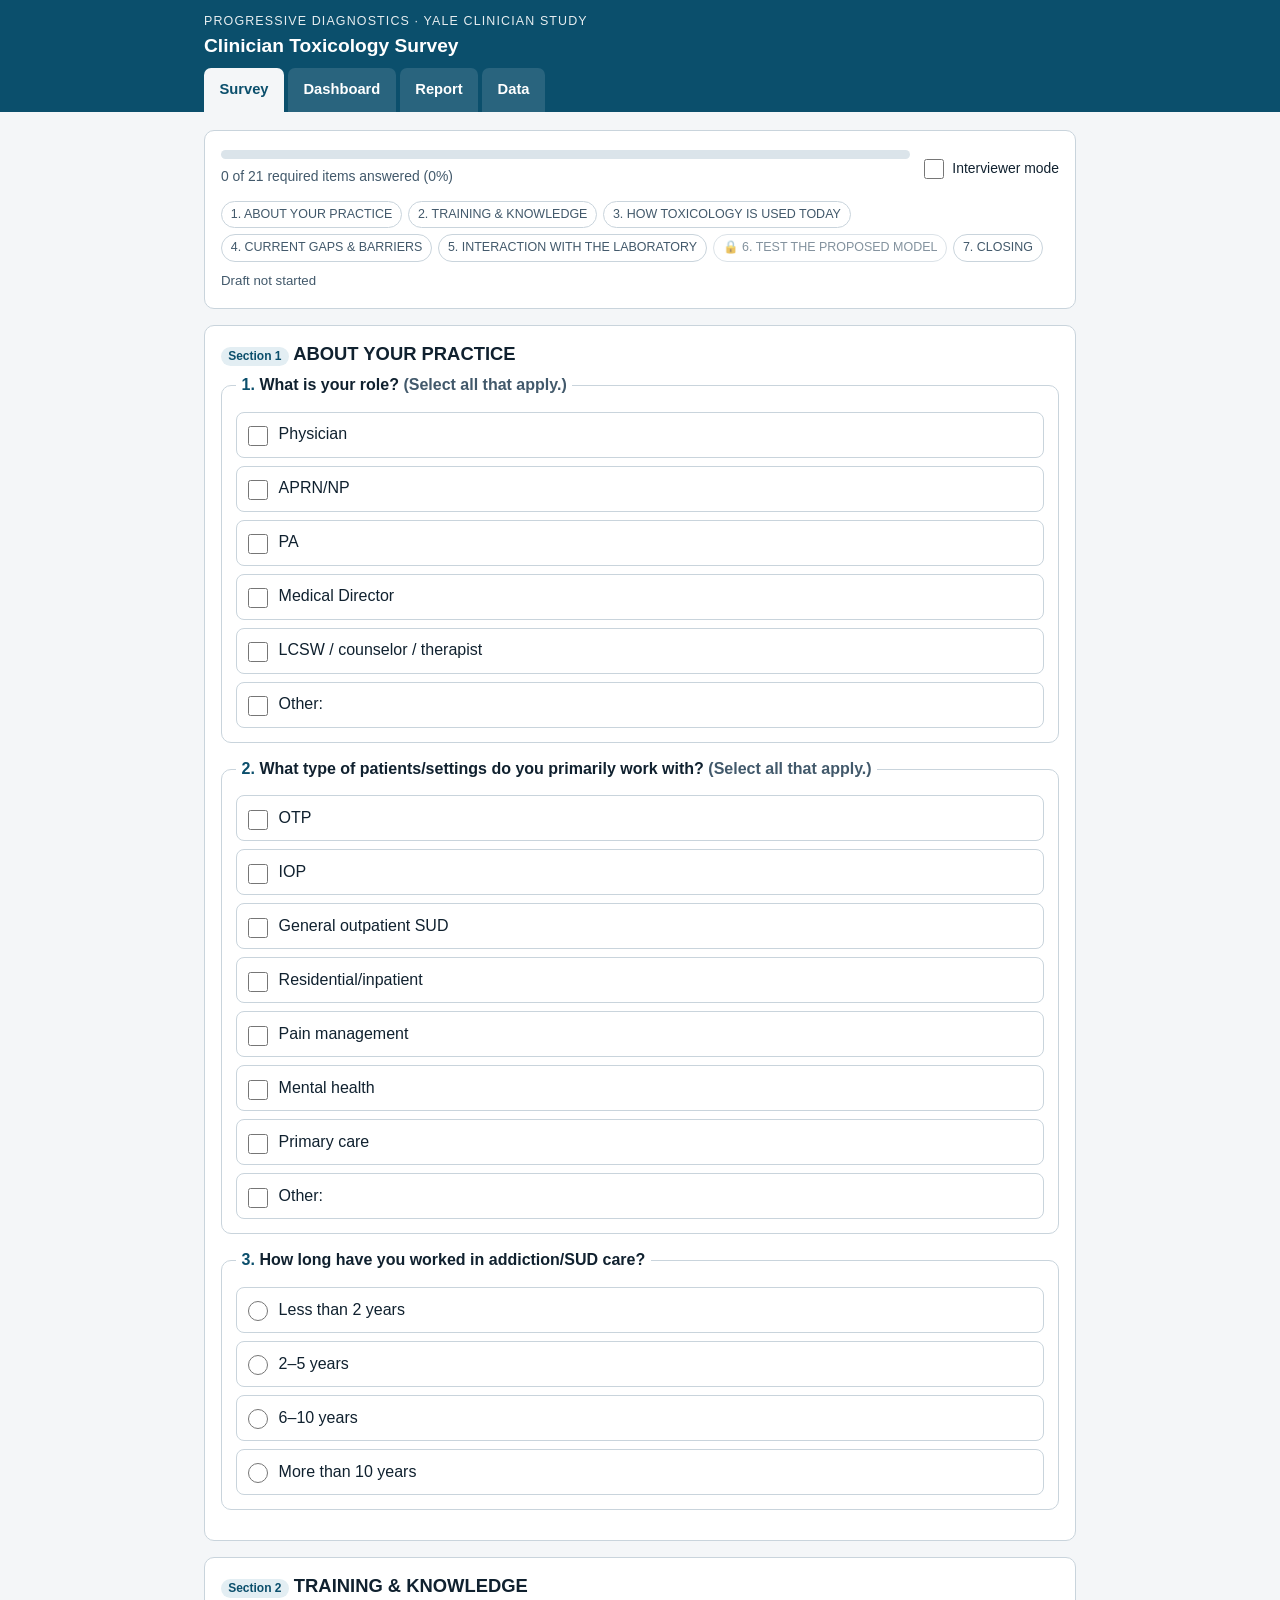
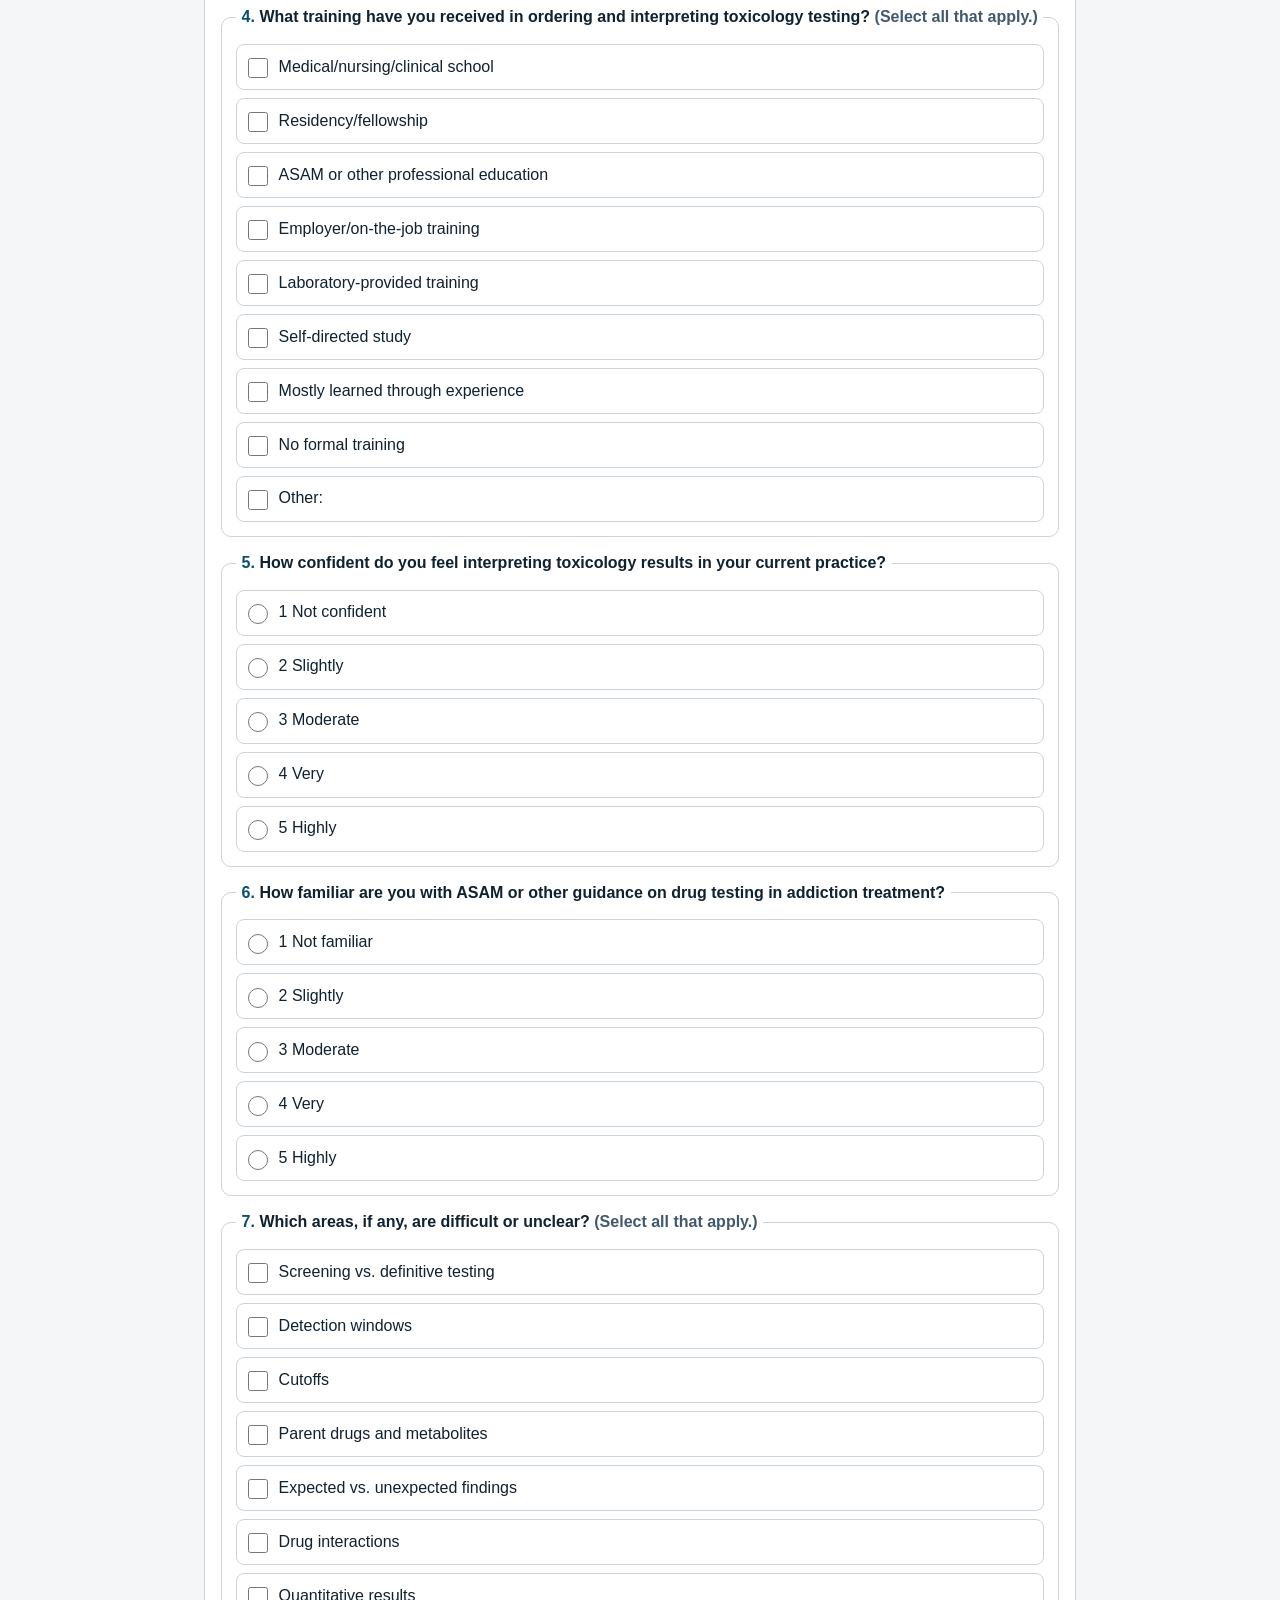
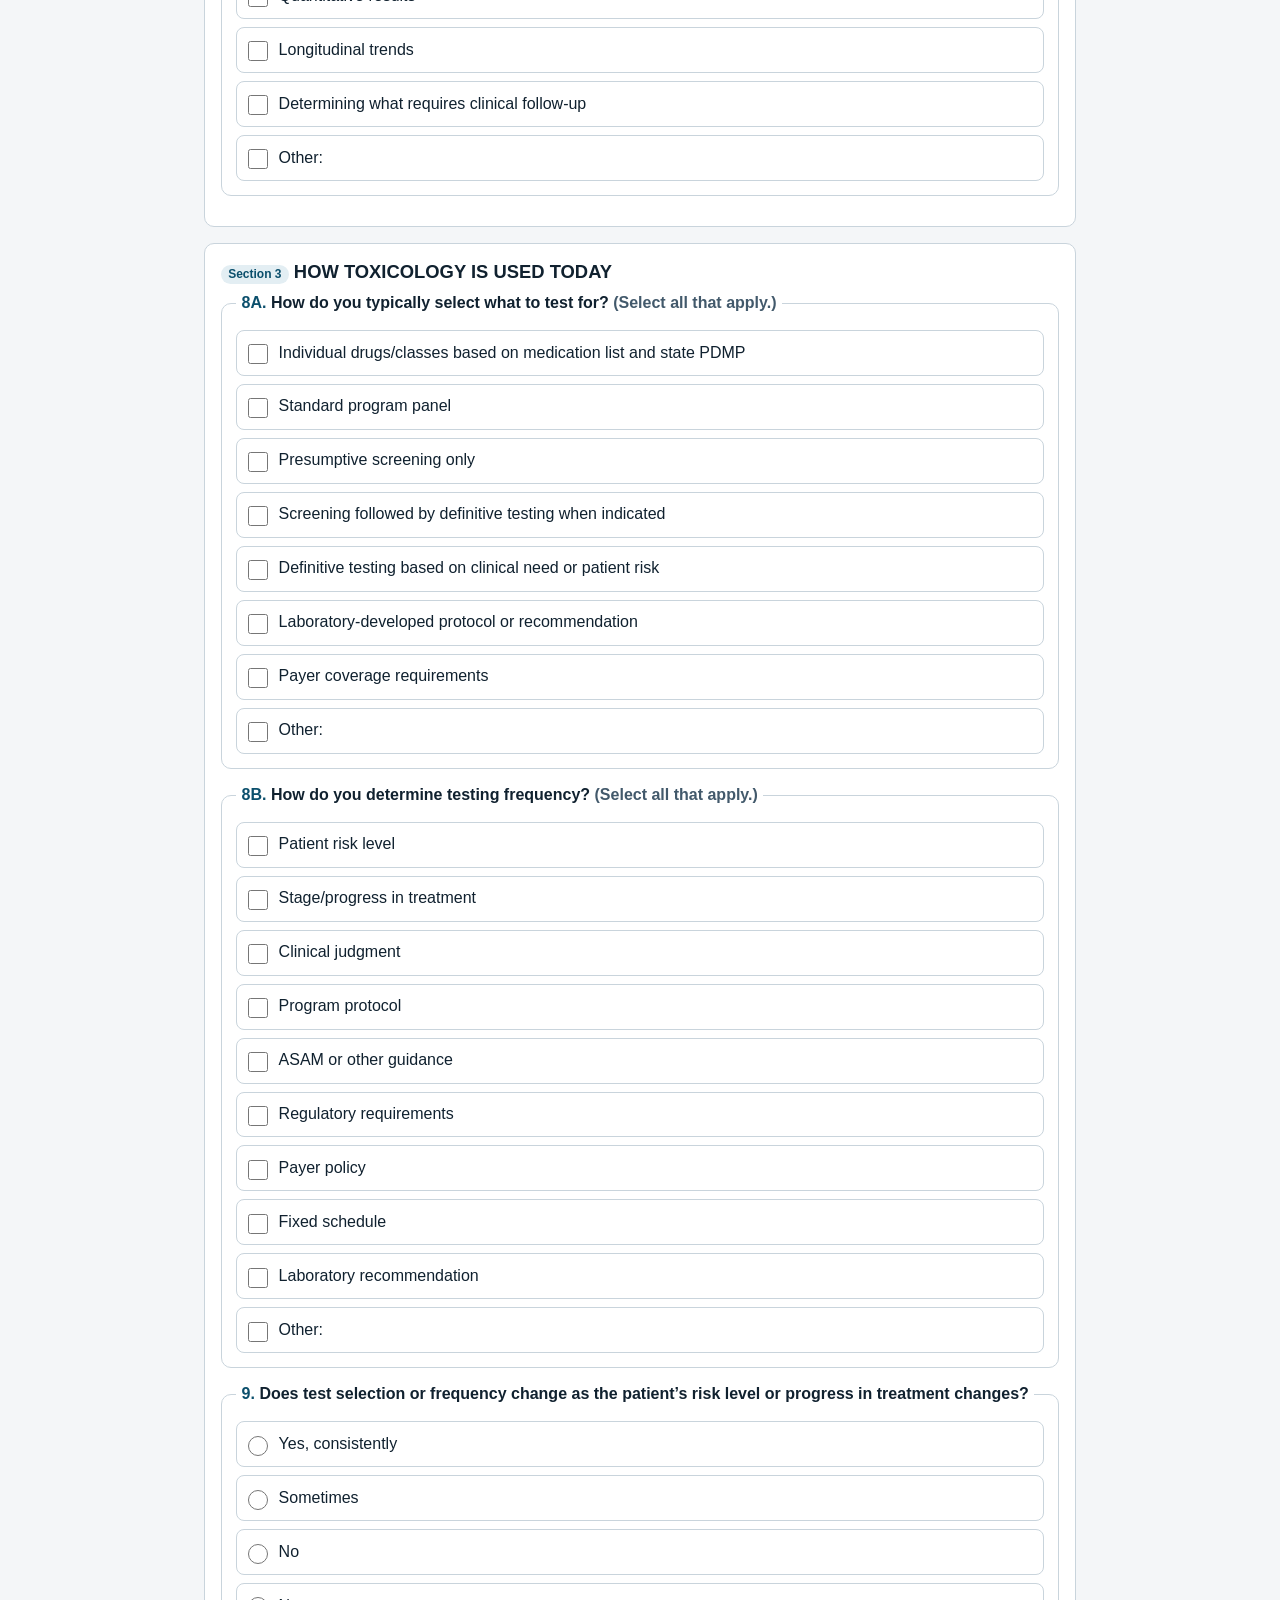
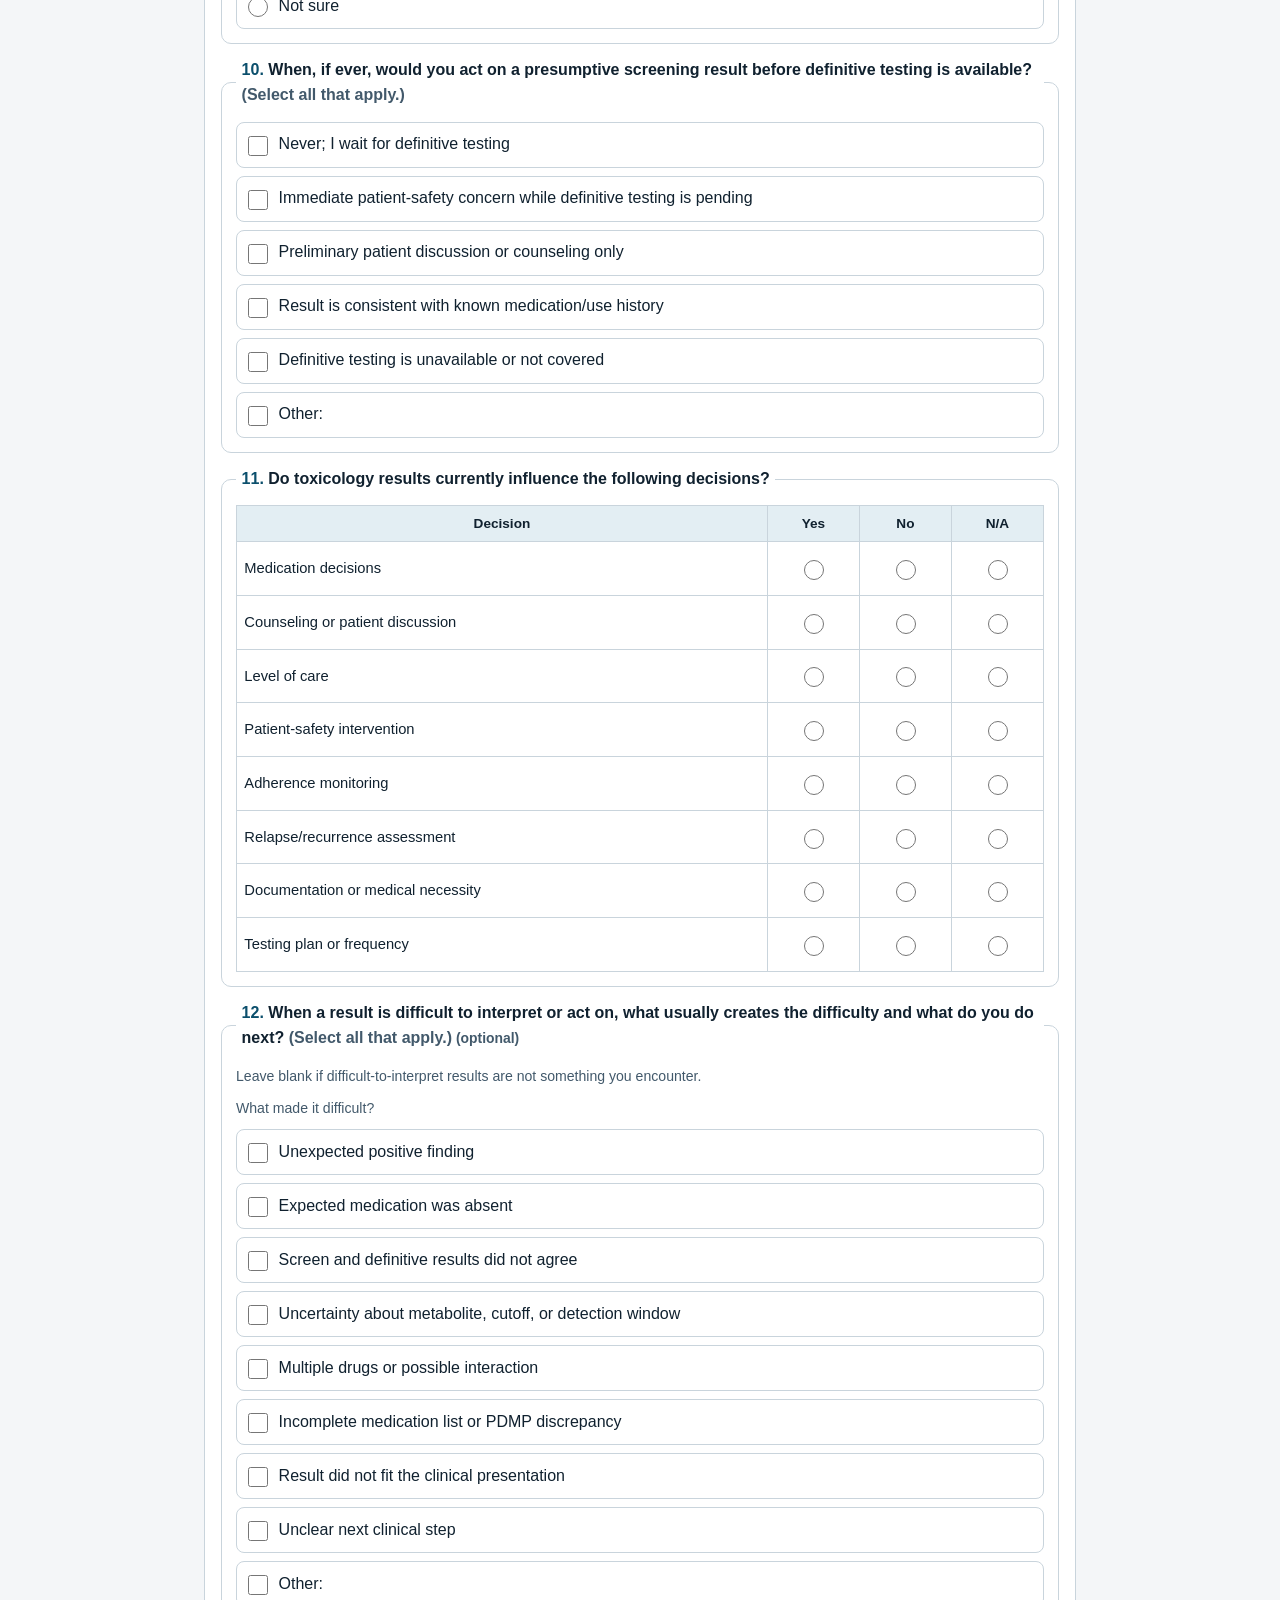
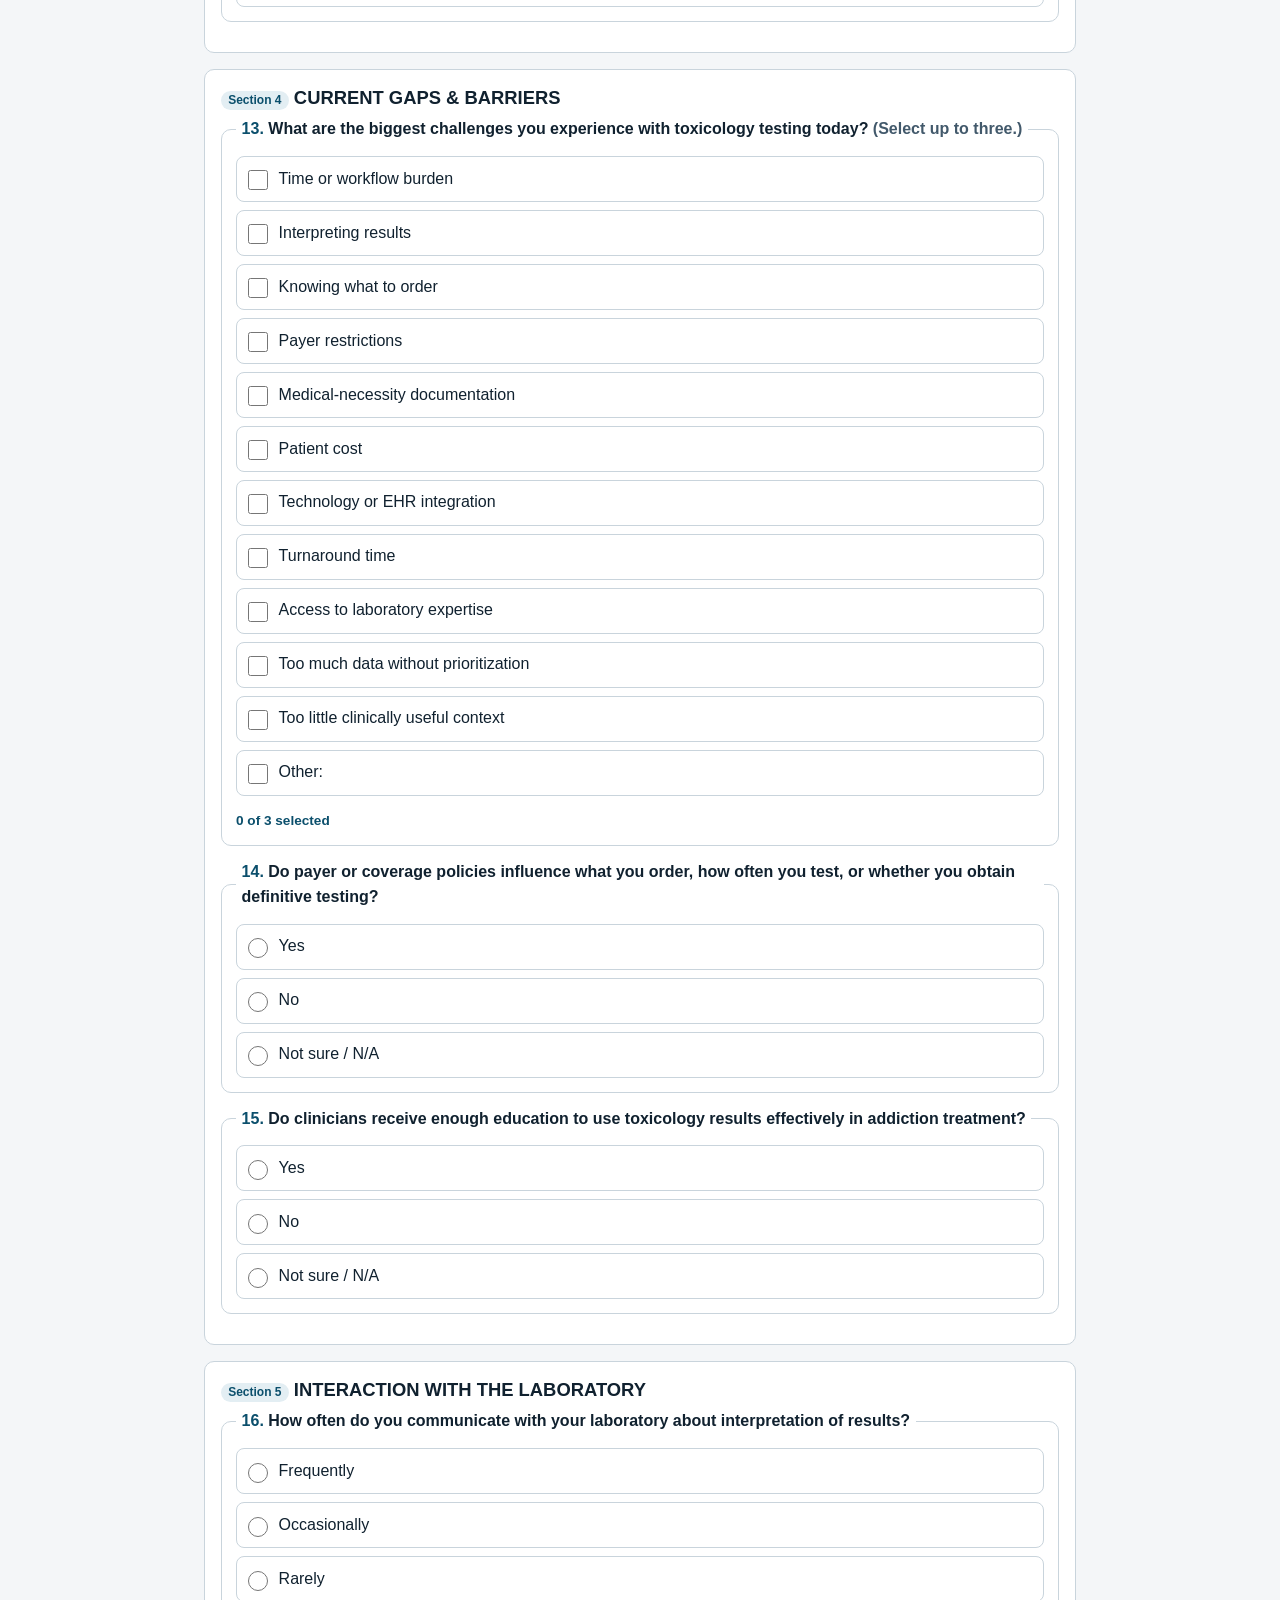
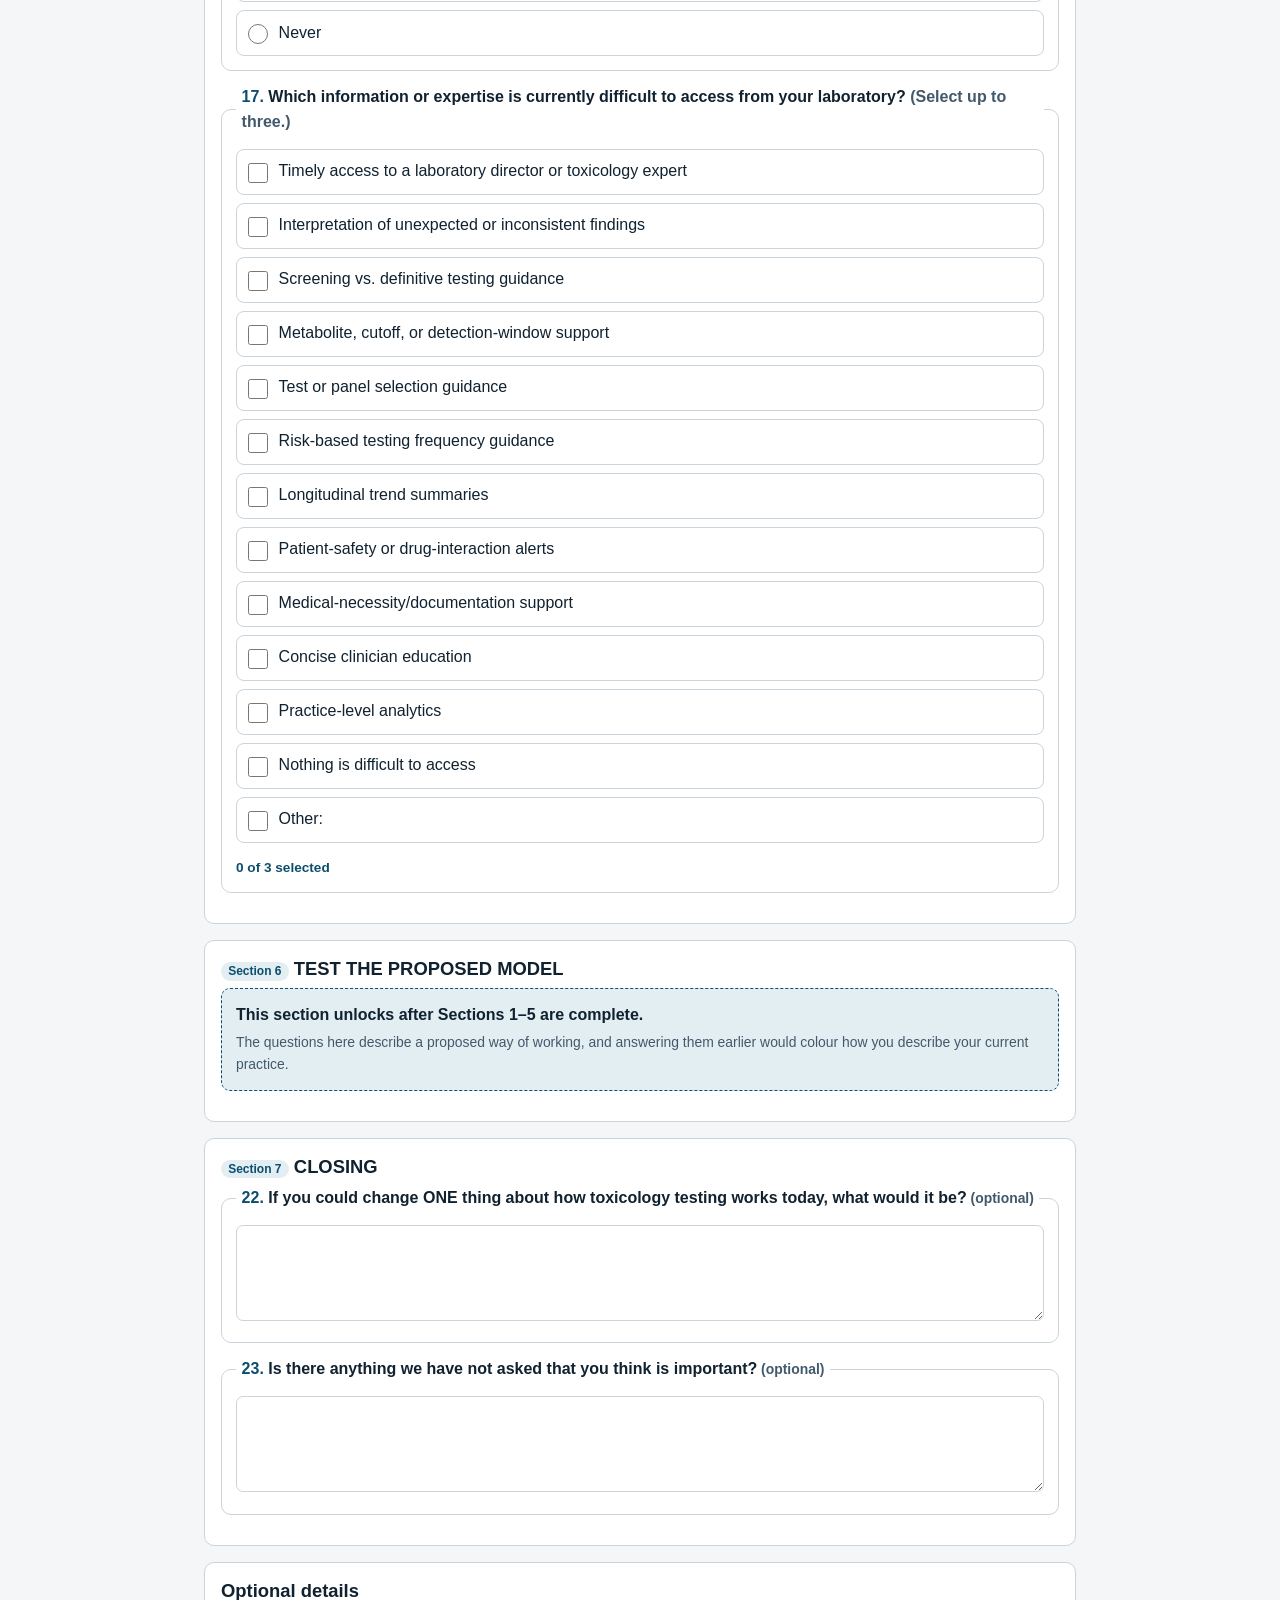
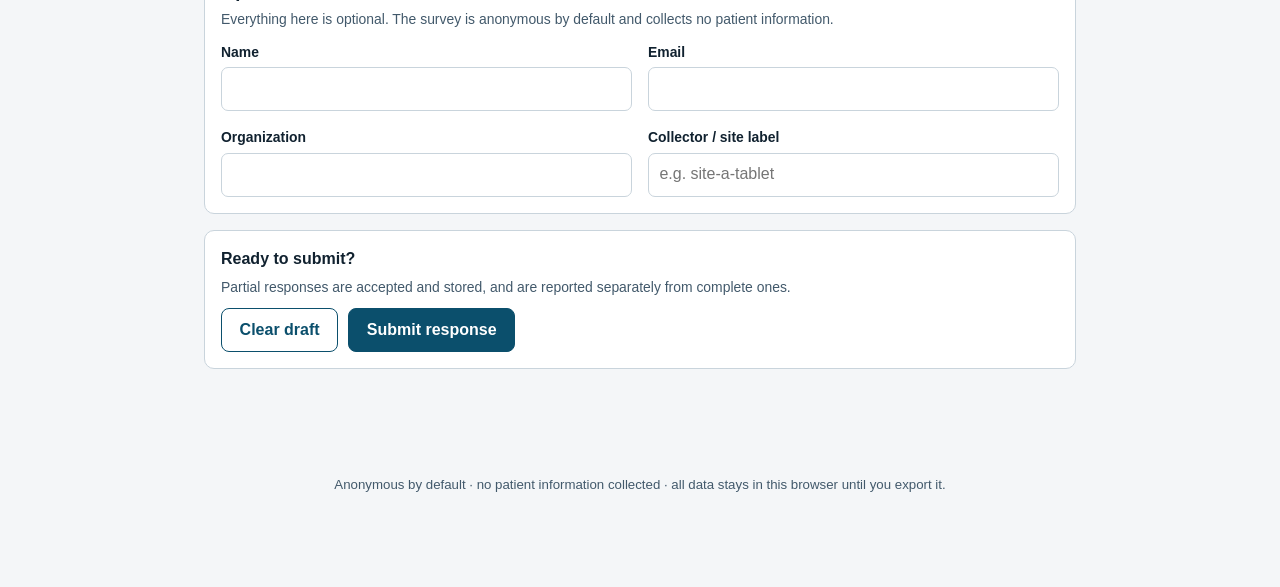
==== commit 6b1bc41d: "Keep each grid answer on the cell the clinician just used. Q11 labelled its decision rows as Scenari" ====
--- a/clinician_survey/index.html
+++ b/clinician_survey/index.html
@@ -399,6 +399,7 @@
       {
         id: "q11", num: "11", type: "grid", required: true,
         text: "Do toxicology results currently influence the following decisions?",
+        rowHeader: "Decision",
         columns: [{ code: "yes", label: "Yes" }, { code: "no", label: "No" }, { code: "na", label: "N/A" }],
         rows: [
           { code: "medication_decisions", label: "Medication decisions" },
@@ -989,7 +990,7 @@
   const frag = document.createDocumentFragment();
   const table = el("table", { class: "grid" });
   const thead = el("thead", {}, [el("tr", {}, [
-    el("th", { scope: "col", text: q.rowHeader || "Scenario" }),
+    el("th", { scope: "col", text: q.rowHeader || "Item" }),
     ...q.columns.map(c => el("th", { scope: "col", text: c.label }))
   ])]);
   const tbody = el("tbody");
@@ -1000,7 +1001,8 @@
       tr.appendChild(el("td", {}, [el("label", {}, [
         el("span", { class: "sr", text: r.label + ": " + c.label }),
         el("input", {
-          type: "radio", name: qid + "_" + r.code, checked: checked || null,
+          type: "radio", name: qid + "_" + r.code, value: c.code,
+          id: qid + "_" + r.code + "_" + c.code, checked: checked || null,
           onchange: () => { ans(qid).rows[r.code] = c.code; touch(true); }
         })
       ])]));
@@ -1018,7 +1020,8 @@
       const checked = a.rows[r.code] === c.code;
       go.appendChild(el("label", {}, [
         el("input", {
-          type: "radio", name: qid + "_m_" + r.code, checked: checked || null,
+          type: "radio", name: qid + "_m_" + r.code, value: c.code,
+          id: qid + "_m_" + r.code + "_" + c.code, checked: checked || null,
           "aria-label": r.label + ": " + c.label,
           onchange: () => { ans(qid).rows[r.code] = c.code; touch(true); }
         }),
@@ -1057,7 +1060,8 @@
       tr.appendChild(el("td", {}, [el("label", {}, [
         el("span", { class: "sr", text: r.label + ": " + c.label }),
         el("input", {
-          type: "radio", name: qid + "_" + r.code, checked: checked || null,
+          type: "radio", name: qid + "_" + r.code, value: c.code,
+          id: qid + "_" + r.code + "_" + c.code, checked: checked || null,
           onchange: () => { ans(qid).rows[r.code] = c.code; touch(true); }
         })
       ])]));
@@ -1066,7 +1070,8 @@
     tr.appendChild(el("td", {}, [el("label", {}, [
       el("span", { class: "sr", text: r.label + ": one of the three with most clinical value" }),
       el("input", {
-        type: "checkbox", checked: picked || null, disabled: (!picked && capReached) || null,
+        type: "checkbox", name: qid + "_top", value: r.code, id: qid + "_top_" + r.code,
+        checked: picked || null, disabled: (!picked && capReached) || null,
         "aria-describedby": qid + "_cap",
         onchange: (e) => toggleTop3(r.code, e.target.checked)
       })
@@ -1084,7 +1089,8 @@
       const checked = a.rows[r.code] === c.code;
       go.appendChild(el("label", {}, [
         el("input", {
-          type: "radio", name: qid + "_m_" + r.code, checked: checked || null,
+          type: "radio", name: qid + "_m_" + r.code, value: c.code,
+          id: qid + "_m_" + r.code + "_" + c.code, checked: checked || null,
           "aria-label": r.label + ": " + c.label,
           onchange: () => { ans(qid).rows[r.code] = c.code; touch(true); }
         }),
@@ -1094,7 +1100,8 @@
     const picked = a.top3.includes(r.code);
     go.appendChild(el("label", {}, [
       el("input", {
-        type: "checkbox", checked: picked || null, disabled: (!picked && capReached) || null,
+        type: "checkbox", name: qid + "_mtop", value: r.code, id: qid + "_mtop_" + r.code,
+        checked: picked || null, disabled: (!picked && capReached) || null,
         "aria-label": r.label + ": one of the three with most clinical value",
         onchange: (e) => toggleTop3(r.code, e.target.checked)
       }),
@@ -1240,13 +1247,15 @@
   draft.durationSeconds = Math.round((Date.now() - draft.startedAt) / 1000);
   if (rerender) {
     const active = document.activeElement;
-    const key = active ? (active.id || (active.name + "|" + active.value)) : null;
+    const key = active && active.id ? active.id : (active ? (active.name + "|" + active.value) : null);
+    const sx = window.scrollX, sy = window.scrollY;
     renderSurvey();
     if (key) {
-      const again = $$("#surveyForm input, #surveyForm textarea")
-        .find(n => n.id === key || (n.name + "|" + n.value) === key);
-      if (again) again.focus();
+      const again = document.getElementById(key) || $$("#surveyForm input, #surveyForm textarea")
+        .find(n => (n.name + "|" + n.value) === key);
+      if (again) again.focus({ preventScroll: true });
     }
+    window.scrollTo(sx, sy);
   } else {
     updateProgress();
   }
@@ -2326,6 +2335,11 @@
   wireImport();
   wireSurveyControls();
   renderSurvey();
+  if (draft.mode === "interviewer") {
+    const box = $("#interviewerMode");
+    box.checked = true;
+    box.dispatchEvent(new Event("change"));
+  }
   await refreshAnalytics();
   if (Store.loadDraft()) $("#saveNote").textContent = "Resumed your saved draft.";
 }
